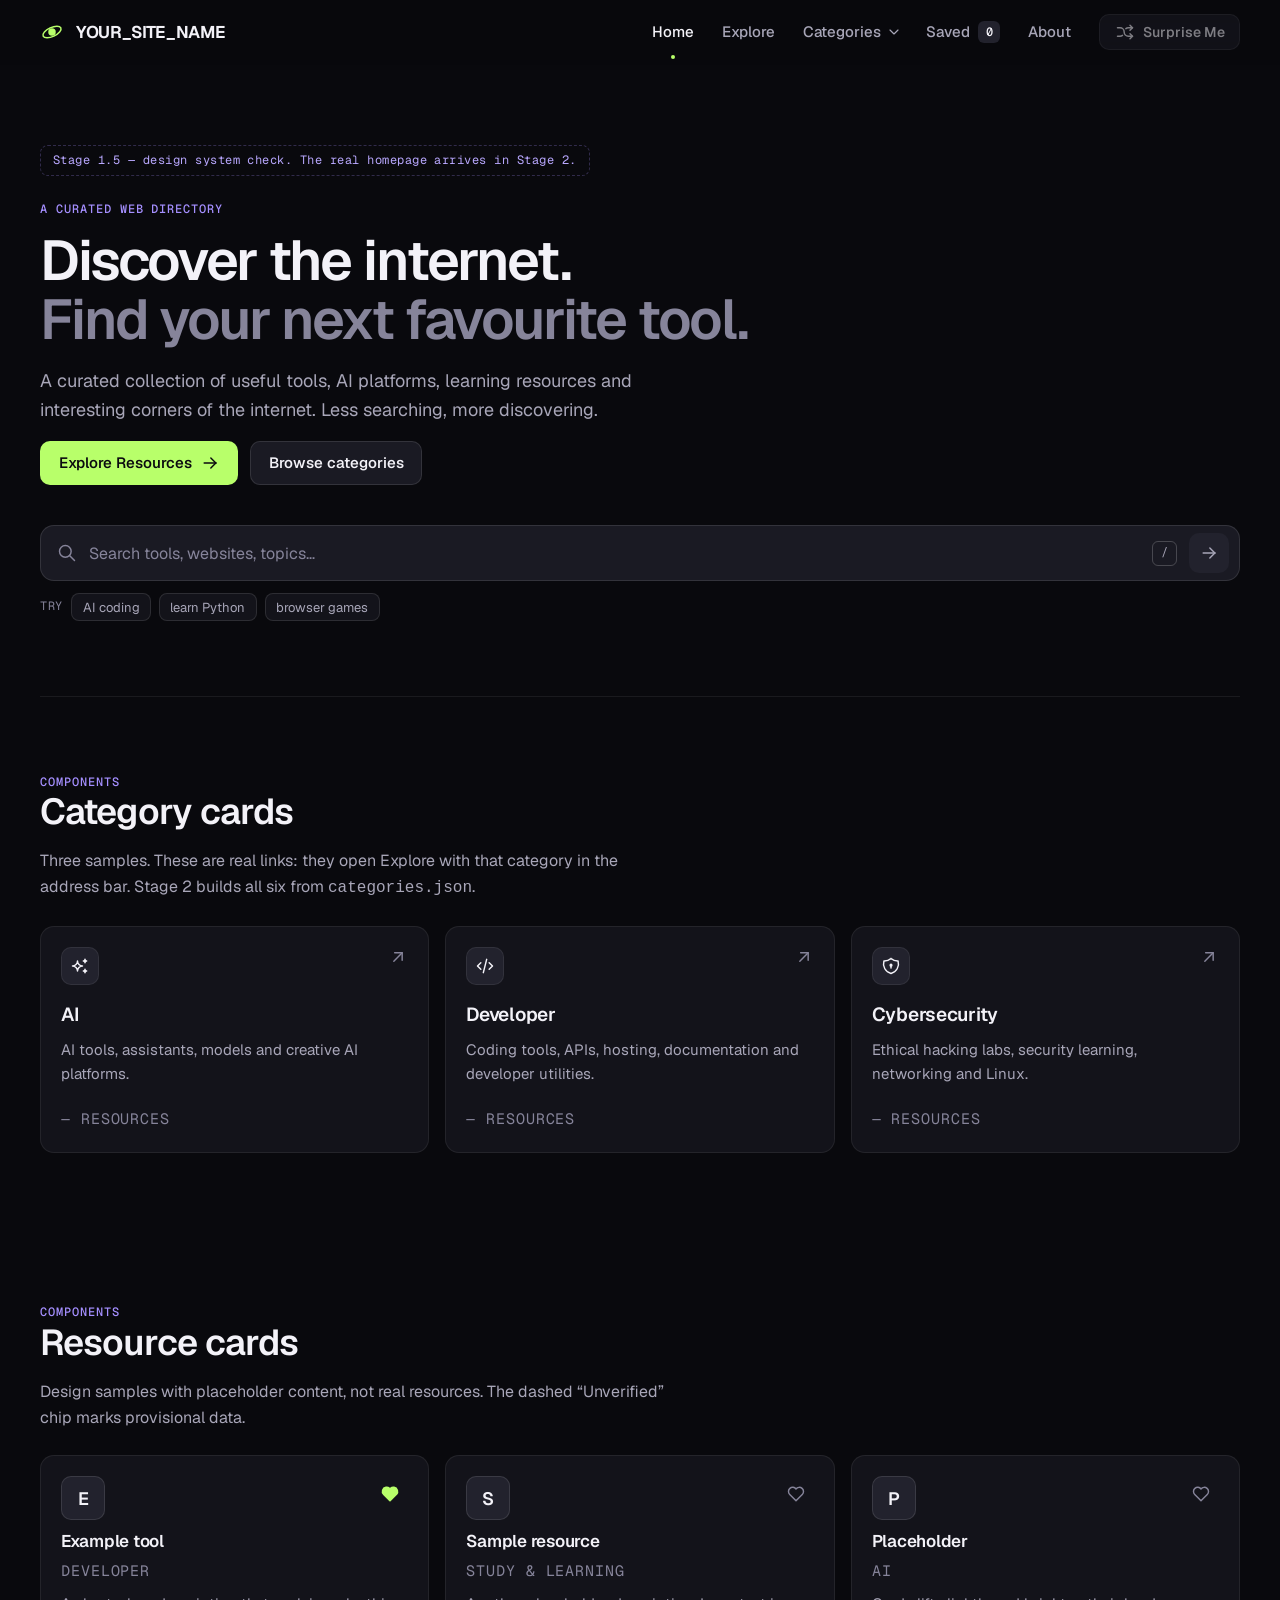
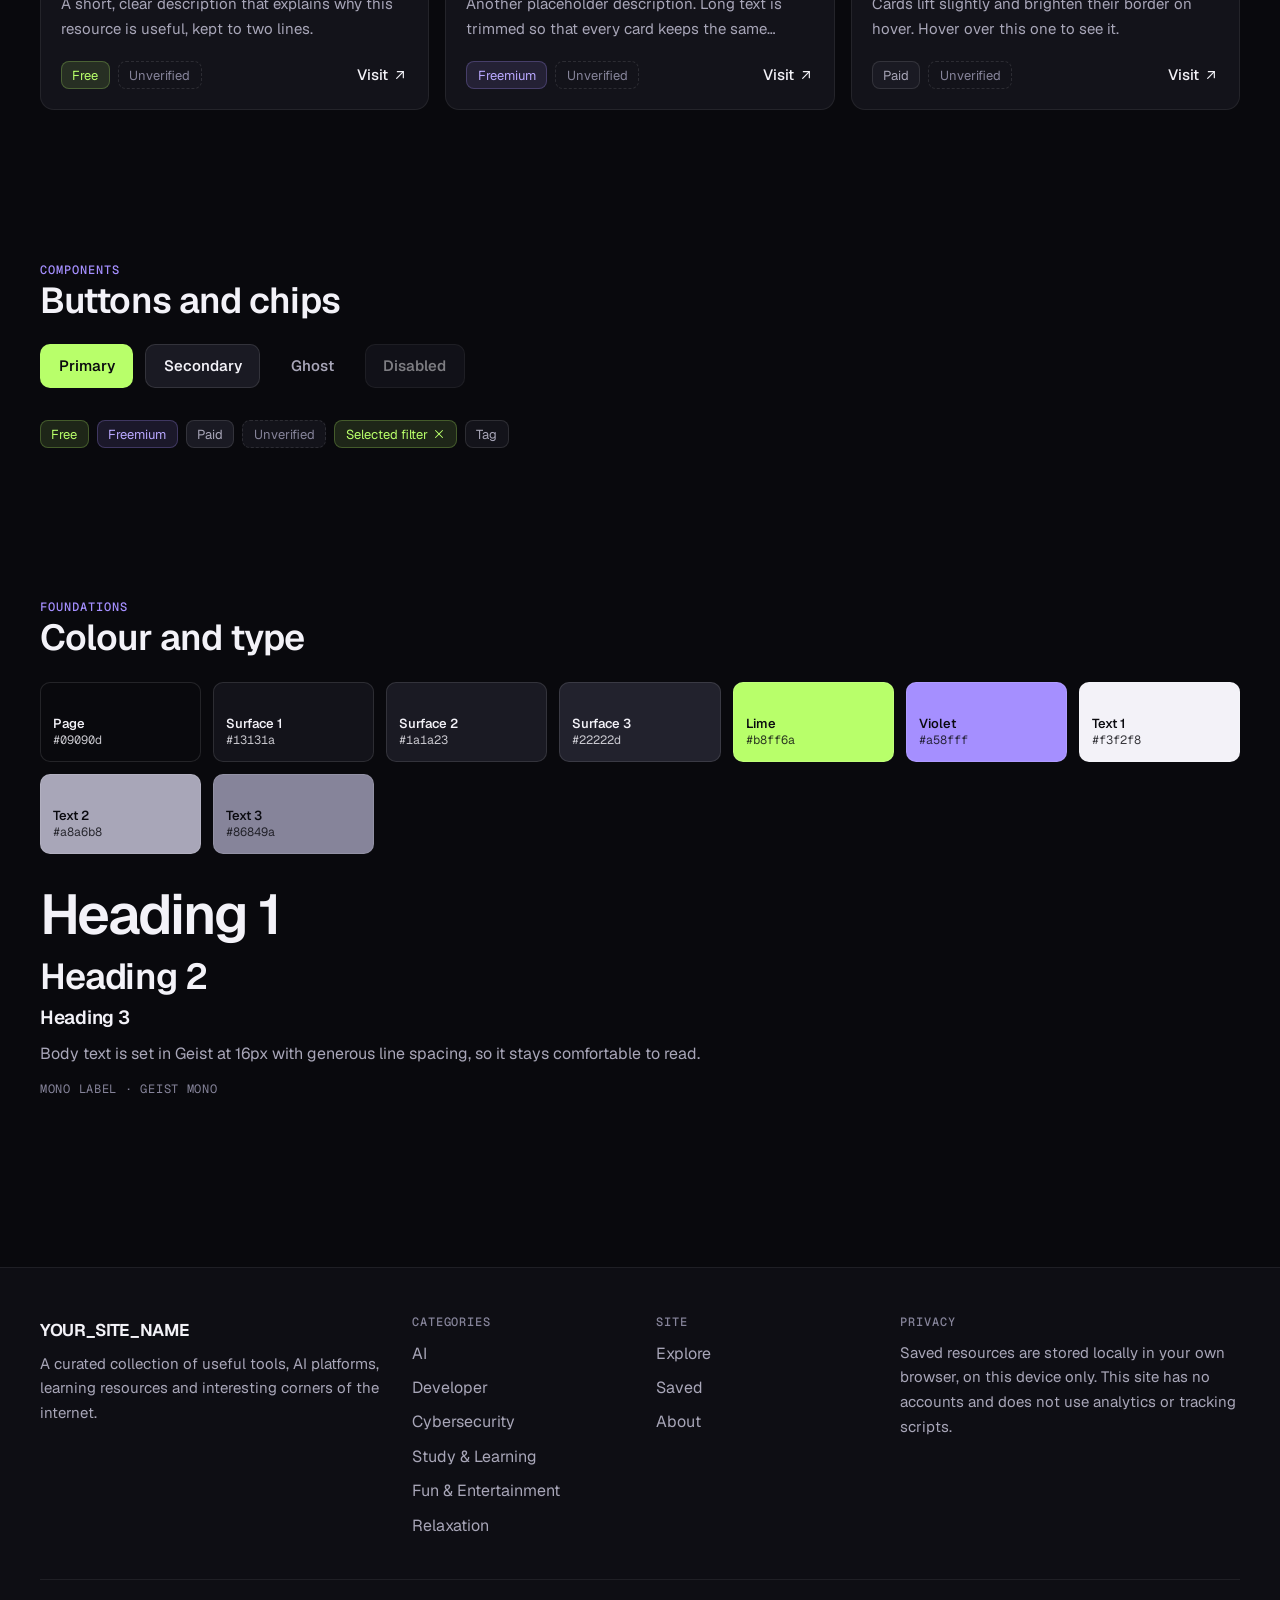
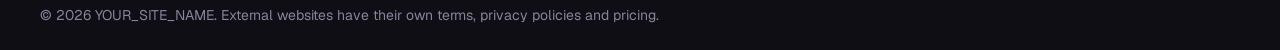
==== index.html @ b87d1a63 "Complete Stage 1.5 design system" ====
<!DOCTYPE html>
<html lang="en">
<head>
  <meta charset="utf-8">
  <meta name="viewport" content="width=device-width, initial-scale=1">
  <title>YOUR_SITE_NAME</title>
  <meta name="description" content="A curated collection of useful tools, AI platforms, learning resources and interesting corners of the internet.">
  <meta name="color-scheme" content="dark">
  <meta name="theme-color" content="#09090d">
  <link rel="icon" href="data:image/svg+xml,%3Csvg xmlns='http://www.w3.org/2000/svg' viewBox='0 0 32 32'%3E%3Ccircle cx='16' cy='16' r='14' fill='%23b8ff6a'/%3E%3C/svg%3E">

  <!-- Start downloading the fonts right away so text does not flicker -->
  <link rel="preload" href="assets/fonts/geist-latin-wght-normal.woff2" as="font" type="font/woff2" crossorigin>
  <link rel="preload" href="assets/fonts/geist-mono-latin-wght-normal.woff2" as="font" type="font/woff2" crossorigin>

  <link rel="stylesheet" href="assets/css/style.css">
  <link rel="stylesheet" href="assets/css/components.css">
  <!-- type="module" scripts load after the page is ready -->
  <script type="module" src="assets/js/app.js"></script>
</head>
<body data-page="index">
  <a class="skip-link" href="#main">Skip to main content</a>

  <!-- app.js fills these in on every page -->
  <header id="site-header" class="site-header"></header>

  <main id="main">
    <div class="container">
      <section class="page-intro">
        <p class="preview-note enter">Stage 1.5 — design system check. The real homepage arrives in Stage 2.</p>
        <p class="eyebrow enter" style="--i:1">A curated web directory</p>
        <h1 class="enter" style="--i:2">Discover the internet. <span class="muted-line">Find your next favourite tool.</span></h1>
        <p class="lead enter" style="--i:3">
          A curated collection of useful tools, AI platforms, learning resources
          and interesting corners of the internet. Less searching, more discovering.
        </p>
        <div class="button-row enter" style="--i:4">
          <a class="btn btn-primary" href="explore.html">Explore Resources <span class="icon-nudge" data-icon="arrow-right"></span></a>
          <a class="btn btn-secondary" href="#categories">Browse categories</a>
        </div>
      </section>

      <section class="section section-tight" aria-label="Search">
        <div class="enter" style="--i:5">
        <form class="search" role="search" action="explore.html" method="get" data-search>
          <label class="visually-hidden" for="search-input">Search resources</label>
          <div class="search-field">
            <span class="search-icon" data-icon="search"></span>
            <input class="search-input" id="search-input" type="search" name="q"
                   placeholder="Search tools, websites, topics…" autocomplete="off"
                   enterkeyhint="search" spellcheck="false">
            <button class="search-clear" type="button" aria-label="Clear search" data-icon="x" hidden></button>
            <kbd class="search-hint" aria-hidden="true">/</kbd>
            <button class="search-submit" type="submit" aria-label="Search" data-icon="arrow-right"></button>
          </div>
          <div class="search-suggestions">
            <span class="mono-label">Try</span>
            <button class="chip chip-button" type="button" data-search-suggestion="AI coding">AI coding</button>
            <button class="chip chip-button" type="button" data-search-suggestion="learn Python">learn Python</button>
            <button class="chip chip-button" type="button" data-search-suggestion="browser games">browser games</button>
          </div>
        </form>
        </div>
      </section>

      <hr class="divider">

      <section class="section" id="categories" aria-labelledby="categories-heading" data-reveal>
        <div class="section-head">
          <p class="eyebrow">Components</p>
          <h2 id="categories-heading">Category cards</h2>
          <p>Three samples. These are real links: they open Explore with that category in the address bar. Stage 2 builds all six from <code>categories.json</code>.</p>
        </div>
        <ul class="card-grid" data-reveal-stagger>
          <li>
            <a class="category-card" href="explore.html?category=AI">
              <span class="category-card-top">
                <span class="icon-tile" data-icon="sparkles"></span>
                <span class="arrow" data-icon="arrow-up-right"></span>
              </span>
              <h3>AI</h3>
              <p>AI tools, assistants, models and creative AI platforms.</p>
              <p class="mono-label">— resources</p>
            </a>
          </li>
          <li>
            <a class="category-card" href="explore.html?category=Developer">
              <span class="category-card-top">
                <span class="icon-tile" data-icon="code"></span>
                <span class="arrow" data-icon="arrow-up-right"></span>
              </span>
              <h3>Developer</h3>
              <p>Coding tools, APIs, hosting, documentation and developer utilities.</p>
              <p class="mono-label">— resources</p>
            </a>
          </li>
          <li>
            <a class="category-card" href="explore.html?category=Cybersecurity">
              <span class="category-card-top">
                <span class="icon-tile" data-icon="shield-lock"></span>
                <span class="arrow" data-icon="arrow-up-right"></span>
              </span>
              <h3>Cybersecurity</h3>
              <p>Ethical hacking labs, security learning, networking and Linux.</p>
              <p class="mono-label">— resources</p>
            </a>
          </li>
        </ul>
      </section>

      <section class="section" aria-labelledby="resources-heading" data-reveal>
        <div class="section-head">
          <p class="eyebrow">Components</p>
          <h2 id="resources-heading">Resource cards</h2>
          <p>Design samples with placeholder content, not real resources. The dashed “Unverified” chip marks provisional data.</p>
        </div>
        <ul class="card-grid" data-reveal-stagger>
          <li>
            <article class="resource-card">
              <div class="resource-card-top">
                <span class="monogram" aria-hidden="true">E</span>
                <span class="heart is-saved" data-icon="heart-filled"></span>
              </div>
              <div class="resource-card-body">
                <h3>Example tool</h3>
                <p class="mono-label">Developer</p>
                <p>A short, clear description that explains why this resource is useful, kept to two lines.</p>
              </div>
              <div class="resource-card-footer">
                <span class="chip chip-lime">Free</span>
                <span class="chip chip-dashed">Unverified</span>
                <span class="visit">Visit <span data-icon="arrow-up-right"></span></span>
              </div>
            </article>
          </li>
          <li>
            <article class="resource-card">
              <div class="resource-card-top">
                <span class="monogram" aria-hidden="true">S</span>
                <span class="heart" data-icon="heart"></span>
              </div>
              <div class="resource-card-body">
                <h3>Sample resource</h3>
                <p class="mono-label">Study &amp; Learning</p>
                <p>Another placeholder description. Long text is trimmed so that every card keeps the same height in a grid, however much is written here.</p>
              </div>
              <div class="resource-card-footer">
                <span class="chip chip-violet">Freemium</span>
                <span class="chip chip-dashed">Unverified</span>
                <span class="visit">Visit <span data-icon="arrow-up-right"></span></span>
              </div>
            </article>
          </li>
          <li>
            <article class="resource-card">
              <div class="resource-card-top">
                <span class="monogram" aria-hidden="true">P</span>
                <span class="heart" data-icon="heart"></span>
              </div>
              <div class="resource-card-body">
                <h3>Placeholder</h3>
                <p class="mono-label">AI</p>
                <p>Cards lift slightly and brighten their border on hover. Hover over this one to see it.</p>
              </div>
              <div class="resource-card-footer">
                <span class="chip chip-neutral">Paid</span>
                <span class="chip chip-dashed">Unverified</span>
                <span class="visit">Visit <span data-icon="arrow-up-right"></span></span>
              </div>
            </article>
          </li>
        </ul>
      </section>

      <section class="section" aria-labelledby="buttons-heading" data-reveal>
        <div class="section-head">
          <p class="eyebrow">Components</p>
          <h2 id="buttons-heading">Buttons and chips</h2>
        </div>
        <div class="button-row spaced-after">
          <button class="btn btn-primary" type="button">Primary</button>
          <button class="btn btn-secondary" type="button">Secondary</button>
          <button class="btn btn-ghost" type="button">Ghost</button>
          <button class="btn btn-secondary" type="button" disabled>Disabled</button>
        </div>
        <div class="chip-row">
          <span class="chip chip-lime">Free</span>
          <span class="chip chip-violet">Freemium</span>
          <span class="chip chip-neutral">Paid</span>
          <span class="chip chip-dashed">Unverified</span>
          <span class="chip chip-lime">Selected filter <span data-icon="x"></span></span>
          <span class="chip">Tag</span>
        </div>
      </section>

      <section class="section" aria-labelledby="colour-heading" data-reveal>
        <div class="section-head">
          <p class="eyebrow">Foundations</p>
          <h2 id="colour-heading">Colour and type</h2>
        </div>
        <ul class="swatch-grid spaced-after">
          <li class="swatch swatch-bg">Page <code>#09090d</code></li>
          <li class="swatch swatch-surface-1">Surface 1 <code>#13131a</code></li>
          <li class="swatch swatch-surface-2">Surface 2 <code>#1a1a23</code></li>
          <li class="swatch swatch-surface-3">Surface 3 <code>#22222d</code></li>
          <li class="swatch swatch-lime">Lime <code>#b8ff6a</code></li>
          <li class="swatch swatch-violet">Violet <code>#a58fff</code></li>
          <li class="swatch swatch-text-1">Text 1 <code>#f3f2f8</code></li>
          <li class="swatch swatch-text-2">Text 2 <code>#a8a6b8</code></li>
          <li class="swatch swatch-text-3">Text 3 <code>#86849a</code></li>
        </ul>
        <div class="type-sample">
          <h1>Heading 1</h1>
          <h2>Heading 2</h2>
          <h3>Heading 3</h3>
          <p>Body text is set in Geist at 16px with generous line spacing, so it stays comfortable to read.</p>
          <p class="mono-label">Mono label · Geist Mono</p>
        </div>
      </section>
    </div>
  </main>

  <footer id="site-footer"></footer>
</body>
</html>
---- assets/css/style.css ----
/* ==========================================================================
   style.css — the foundation: fonts, colours, spacing, motion, page basics.
   Change a value in :root and it updates everywhere on the site.
   ========================================================================== */

/* ----- Fonts (self-hosted, so visitors never contact a third party) ----- */
@font-face {
  font-family: "Geist";
  src: url("../fonts/geist-latin-wght-normal.woff2") format("woff2");
  font-weight: 100 900;               /* one variable file covers every weight */
  font-style: normal;
  font-display: swap;                 /* show text immediately, swap when loaded */
  unicode-range: U+0000-00FF, U+0131, U+0152-0153, U+02BB-02BC, U+02C6, U+02DA,
    U+02DC, U+0304, U+0308, U+0329, U+2000-206F, U+20AC, U+2122, U+2191, U+2193,
    U+2212, U+2215, U+FEFF, U+FFFD;
}

@font-face {
  font-family: "Geist Mono";
  src: url("../fonts/geist-mono-latin-wght-normal.woff2") format("woff2");
  font-weight: 100 900;
  font-style: normal;
  font-display: swap;
  unicode-range: U+0000-00FF, U+0131, U+0152-0153, U+02BB-02BC, U+02C6, U+02DA,
    U+02DC, U+0304, U+0308, U+0329, U+2000-206F, U+20AC, U+2122, U+2191, U+2193,
    U+2212, U+2215, U+FEFF, U+FFFD;
}

:root {
  color-scheme: dark;

  /* ----- Colour: surfaces (darkest to lightest) ----- */
  --bg: #09090d;
  --bg-section: #0e0e14;
  --surface-1: #13131a;               /* cards */
  --surface-2: #1a1a23;               /* inputs, hover, dropdowns */
  --surface-3: #22222d;               /* icon tiles, pressed states */

  /* ----- Colour: borders ----- */
  --border-subtle: rgba(255, 255, 255, 0.07);
  --border: rgba(255, 255, 255, 0.11);
  --border-strong: rgba(255, 255, 255, 0.20);

  /* ----- Colour: text ----- */
  --text-1: #f3f2f8;                  /* headings, key text */
  --text-2: #a8a6b8;                  /* body text */
  --text-3: #86849a;                  /* meta text. NOT for use on --surface-3 */

  /* ----- Colour: lime = actions and state only ----- */
  --lime: #b8ff6a;
  --lime-hover: #caff8c;
  --lime-tint: rgba(184, 255, 106, 0.12);
  --lime-border: rgba(184, 255, 106, 0.24);
  --on-lime: #0a0a0f;                 /* dark text on top of lime */

  /* ----- Colour: violet = quiet secondary accent ----- */
  --violet: #a58fff;
  --violet-text: #b9a8ff;
  --violet-tint: rgba(165, 143, 255, 0.12);
  --violet-border: rgba(165, 143, 255, 0.26);

  /* ----- Fonts ----- */
  --font-sans: "Geist", system-ui, -apple-system, "Segoe UI", Roboto,
    "Helvetica Neue", Arial, sans-serif;
  --font-mono: "Geist Mono", ui-monospace, SFMono-Regular, Menlo, Consolas,
    monospace;

  /* ----- Spacing (4px base; 1rem = 16px) ----- */
  --space-1: 0.25rem;
  --space-2: 0.5rem;
  --space-3: 0.75rem;
  --space-4: 1rem;
  --space-5: 1.5rem;
  --space-6: 2rem;
  --space-7: 3rem;
  --space-8: 5rem;

  /* ----- Shape ----- */
  --radius-sm: 8px;                   /* chips, small controls */
  --radius-md: 10px;                  /* buttons, inputs */
  --radius-lg: 14px;                  /* cards, panels */
  --radius-xl: 20px;                  /* modals */

  /* ----- Layout ----- */
  --max-width: 75rem;                 /* 1200px */
  --gutter: clamp(1rem, 0.6rem + 1.6vw, 1.5rem);
  --header-height: 4rem;

  /* ----- Motion: one set of timings so everything feels consistent ----- */
  --dur-fast: 120ms;                  /* hover, press */
  --dur-base: 200ms;                  /* menus, panels */
  --dur-slow: 420ms;                  /* entrances */
  --ease: cubic-bezier(0.22, 1, 0.36, 1);
}

/* ----- Reset: removes surprising browser defaults ----- */
*,
*::before,
*::after {
  box-sizing: border-box;
}

[hidden] {
  display: none !important;
}

html {
  -webkit-text-size-adjust: 100%;
  scroll-behavior: smooth;
  scroll-padding-top: calc(var(--header-height) + 1rem);
}

body {
  margin: 0;
  min-height: 100vh;
  display: flex;
  flex-direction: column;             /* keeps the footer at the bottom */
  background-color: var(--bg);
  background-image: radial-gradient(
    60rem 26rem at 85% -10%,
    rgba(165, 143, 255, 0.13),
    transparent 65%
  );
  background-repeat: no-repeat;
  color: var(--text-1);
  font-family: var(--font-sans);
  font-size: 1rem;
  line-height: 1.65;
  -webkit-font-smoothing: antialiased;
  -moz-osx-font-smoothing: grayscale;
}

main {
  flex: 1;
}

img,
svg {
  max-width: 100%;
}

::selection {
  background: rgba(165, 143, 255, 0.35);
  color: var(--text-1);
}

/* ----- Typography ----- */
h1,
h2,
h3 {
  margin: 0 0 var(--space-4);
  color: var(--text-1);
  font-weight: 600;
  line-height: 1.1;
}

h1 {
  font-size: clamp(2.25rem, 1.6rem + 3.6vw, 3.5rem);   /* 36px to 56px */
  letter-spacing: -0.035em;
  line-height: 1.05;
}

h2 {
  font-size: clamp(1.75rem, 1.3rem + 1.6vw, 2.25rem);  /* 28px to 36px */
  letter-spacing: -0.025em;
}

h3 {
  font-size: 1.1875rem;                                /* 19px */
  letter-spacing: -0.015em;
}

p {
  margin: 0 0 var(--space-4);
  color: var(--text-2);
}

a {
  color: var(--text-1);
  text-decoration-color: var(--border-strong);
  text-underline-offset: 0.2em;
  transition: color var(--dur-fast) ease, text-decoration-color var(--dur-fast) ease;
}

a:hover {
  text-decoration-color: var(--lime);
}

.lead {
  max-width: 40rem;
  font-size: 1.125rem;
}

.text-muted {
  color: var(--text-3);
}

/* Small uppercase monospace label — the site's "technical detail" */
.eyebrow {
  margin: 0 0 var(--space-3);
  color: var(--violet);
  font-family: var(--font-mono);
  font-size: 0.75rem;
  font-weight: 500;
  letter-spacing: 0.08em;
  text-transform: uppercase;
}

.muted-line {
  display: block;                     /* second sentence of a headline starts on its own line */
  color: var(--text-3);
}

/* ----- Layout helpers ----- */
.container {
  width: min(100% - 2 * var(--gutter), var(--max-width));
  margin-inline: auto;
}

.section {
  padding-block: clamp(2.5rem, 1.5rem + 4vw, 5rem);
}

/* ----- Accessibility helpers ----- */

/* Visible keyboard focus on everything clickable */
:focus-visible {
  outline: 2px solid var(--lime);
  outline-offset: 3px;
}

/* "Skip to content" link: hidden until a keyboard user tabs to it */
.skip-link {
  position: absolute;
  left: var(--space-4);
  top: -4rem;
  z-index: 100;
  padding: var(--space-3) var(--space-4);
  background: var(--lime);
  color: var(--on-lime);
  font-weight: 600;
  border-radius: var(--radius-sm);
  text-decoration: none;
}

.skip-link:focus {
  top: var(--space-3);
}

.visually-hidden {
  position: absolute;
  width: 1px;
  height: 1px;
  overflow: hidden;
  clip: rect(0 0 0 0);
  white-space: nowrap;
}

/* ----- Motion: entrance animations ----- */

/* One keyframe: fade in while rising 12px. */
@keyframes rise {
  from {
    opacity: 0;
    transform: translateY(12px);
  }
}

/* .enter       = plays once on page load (use for content at the top of a page)
   .reveal-in   = plays once when scrolled into view (added by app.js)
   --i sets the order for staggered items (0, 1, 2 ...).
   "backwards" means the animation does not keep holding the element afterwards,
   so hover effects still work on it. */
.enter,
.reveal-in {
  animation: rise var(--dur-slow) var(--ease) backwards;
  animation-delay: calc(var(--i, 0) * 60ms);
}

/* Below-the-fold items wait invisibly until app.js reveals them */
.reveal-hidden {
  opacity: 0;
}

/* ----- Motion: smooth page-to-page navigation -----
   Chrome, Edge and recent Safari cross-fade between pages with this. Browsers
   that do not support it simply navigate as normal. Off for reduced motion. */
@media (prefers-reduced-motion: no-preference) {
  @view-transition {
    navigation: auto;
  }

  ::view-transition-old(root) {
    animation-duration: 140ms;
  }

  ::view-transition-new(root) {
    animation-duration: 240ms;
  }
}

/* ----- Respect visitors who ask their device for less motion ----- */
@media (prefers-reduced-motion: reduce) {
  *,
  *::before,
  *::after {
    animation: none !important;
    transition-duration: 0.01ms !important;
    scroll-behavior: auto !important;
  }

  .reveal-hidden {
    opacity: 1;
  }
}
---- assets/css/components.css ----
/* ==========================================================================
   components.css — reusable pieces: icons, buttons, chips, search, header,
   navigation, cards and footer. Mobile rules sit next to the piece they change.
   ========================================================================== */


/* ---------- Icons ---------- */

.icon {
  display: block;
  flex: none;
  width: 1.25rem;
  height: 1.25rem;
  stroke-width: 1.75;                 /* slightly lighter than Tabler's default 2 */
}

[data-icon] {
  display: inline-flex;
}


/* ---------- Buttons ---------- */

.btn {
  display: inline-flex;
  align-items: center;
  justify-content: center;
  gap: var(--space-2);
  min-height: 2.75rem;                /* 44px: comfortable to tap */
  padding: 0.55rem 1.1rem;
  border: 1px solid transparent;
  border-radius: var(--radius-md);
  font: inherit;
  font-size: 0.9375rem;
  font-weight: 550;
  line-height: 1.2;
  text-decoration: none;
  cursor: pointer;
  transition: transform var(--dur-fast) ease, background-color var(--dur-fast) ease,
    border-color var(--dur-fast) ease, color var(--dur-fast) ease;
}

.btn .icon {
  transition: transform var(--dur-base) var(--ease);
}

.btn:hover:not(:disabled) {
  transform: translateY(-1px);
}

.btn:hover:not(:disabled) .icon-nudge {
  transform: translateX(3px);         /* arrows move slightly on hover */
}

.btn:active:not(:disabled) {
  transform: scale(0.98);
}

.btn-primary {
  background: var(--lime);
  color: var(--on-lime);
}

.btn-primary:hover:not(:disabled) {
  background: var(--lime-hover);
}

.btn-secondary {
  background: var(--surface-2);
  border-color: var(--border);
  color: var(--text-1);
}

.btn-secondary:hover:not(:disabled) {
  background: var(--surface-3);
  border-color: var(--border-strong);
}

.btn-ghost {
  background: transparent;
  color: var(--text-2);
}

.btn-ghost:hover:not(:disabled) {
  background: var(--surface-2);
  color: var(--text-1);
}

.btn-sm {
  min-height: 2.25rem;
  padding: 0.35rem 0.9rem;
  font-size: 0.875rem;
}

.btn:disabled {
  opacity: 0.5;
  cursor: not-allowed;
}


/* ---------- Chips, badges and tags ---------- */

.chip {
  display: inline-flex;
  align-items: center;
  gap: var(--space-1);
  min-height: 1.75rem;
  padding: 0 0.65rem;
  border: 1px solid var(--border);
  border-radius: var(--radius-sm);
  background: var(--surface-1);
  color: var(--text-2);
  font: inherit;
  font-size: 0.8125rem;
  line-height: 1;
  white-space: nowrap;
}

.chip .icon {
  width: 0.875rem;
  height: 0.875rem;
}

/* A chip you can press (e.g. the search suggestions) */
.chip-button {
  cursor: pointer;
  transition: background-color var(--dur-fast) ease, border-color var(--dur-fast) ease,
    color var(--dur-fast) ease, transform var(--dur-fast) ease;
}

.chip-button:hover {
  background: var(--surface-2);
  border-color: var(--border-strong);
  color: var(--text-1);
}

.chip-button:active {
  transform: scale(0.97);
}

/* Pricing badges: the only place colour carries meaning */
.chip-lime {
  background: var(--lime-tint);
  border-color: var(--lime-border);
  color: var(--lime);
}

.chip-violet {
  background: var(--violet-tint);
  border-color: var(--violet-border);
  color: var(--violet-text);
}

.chip-neutral {
  background: var(--surface-2);
  color: var(--text-2);
}

.chip-dashed {
  border-style: dashed;
  color: var(--text-3);
}

/* Small uppercase monospace text: counts, categories */
.mono-label {
  margin: 0;
  color: var(--text-3);
  font-family: var(--font-mono);
  font-size: 0.75rem;
  letter-spacing: 0.06em;
  text-transform: uppercase;
}


/* ---------- Search box ---------- */

.search-field {
  display: flex;
  align-items: center;
  gap: var(--space-3);
  min-height: 3.5rem;
  padding: 0 0.6rem 0 1rem;
  background: var(--surface-2);
  border: 1px solid var(--border);
  border-radius: 14px;
  transition: border-color var(--dur-base) ease, box-shadow var(--dur-base) ease;
}

/* The whole field lights up when the input inside it has focus */
.search-field:focus-within {
  border-color: var(--lime);
  box-shadow: 0 0 0 3px rgba(184, 255, 106, 0.16);
}

.search-icon {
  color: var(--text-3);
  transition: color var(--dur-base) ease;
}

.search-field:focus-within .search-icon {
  color: var(--lime);
}

.search-input {
  flex: 1;
  min-width: 0;
  height: 3.25rem;
  padding: 0;
  border: 0;
  outline: 0;                         /* the field's lime border replaces it */
  background: transparent;
  color: var(--text-1);
  font: inherit;
  font-size: 1rem;                    /* 16px stops iPhones zooming in */
}

.search-input::placeholder {
  color: var(--text-3);
  opacity: 1;
}

/* Hide the browser's own clear button; we have a nicer one */
.search-input::-webkit-search-cancel-button,
.search-input::-webkit-search-decoration {
  -webkit-appearance: none;
  appearance: none;
}

.search-hint {
  padding: 0.1rem 0.5rem;
  border: 1px solid var(--border-strong);
  border-radius: 6px;
  color: var(--text-2);
  font-family: var(--font-mono);
  font-size: 0.75rem;
}

/* No keyboard on touch screens, so no hint there */
@media (hover: none) {
  .search-hint {
    display: none;
  }
}

.search-field.has-value .search-hint {
  display: none;
}

.search-clear,
.search-submit {
  display: inline-flex;
  align-items: center;
  justify-content: center;
  width: 2.5rem;
  height: 2.5rem;
  padding: 0;
  border: 0;
  border-radius: var(--radius-md);
  background: transparent;
  color: var(--text-2);
  cursor: pointer;
  transition: background-color var(--dur-fast) ease, color var(--dur-fast) ease,
    transform var(--dur-fast) ease;
}

.search-clear:hover {
  background: var(--surface-3);
  color: var(--text-1);
}

.search-submit {
  background: var(--surface-3);
}

/* The arrow turns lime once there is something to search for */
.search-field.has-value .search-submit {
  background: var(--lime);
  color: var(--on-lime);
}

.search-submit:active,
.search-clear:active {
  transform: scale(0.94);
}

.search-suggestions {
  display: flex;
  flex-wrap: wrap;
  align-items: center;
  gap: var(--space-2);
  margin-top: var(--space-3);
}


/* ---------- Header and navigation ---------- */

.site-header {
  position: sticky;                   /* stays at the top while scrolling */
  top: 0;
  z-index: 50;
  min-height: var(--header-height);   /* reserves space so the page doesn't jump */
  background: rgba(9, 9, 13, 0.72);
  -webkit-backdrop-filter: blur(14px) saturate(140%);
  backdrop-filter: blur(14px) saturate(140%);
  border-bottom: 1px solid transparent;
  transition: border-color var(--dur-base) ease, background-color var(--dur-base) ease;
}

/* app.js adds this class once the visitor scrolls */
.site-header.is-scrolled {
  background: rgba(9, 9, 13, 0.88);
  border-bottom-color: var(--border);
}

.header-inner {
  display: flex;
  align-items: center;
  justify-content: space-between;
  gap: var(--space-4);
  min-height: var(--header-height);
}

/* Brand (logo mark + name) */
.brand {
  display: inline-flex;
  align-items: center;
  gap: var(--space-3);
  color: var(--text-1);
  font-size: 1.0625rem;
  font-weight: 650;
  letter-spacing: -0.02em;
  text-decoration: none;
}

.brand-mark {
  width: 1.5rem;
  height: 1.5rem;
  color: var(--lime);
}

/* --- Navigation: desktop layout first --- */
.site-nav {
  display: flex;
  align-items: center;
  gap: var(--space-4);
  margin-left: auto;
}

.nav-list {
  display: flex;
  align-items: center;
  gap: var(--space-1);
  margin: 0;
  padding: 0;
  list-style: none;
}

.nav-item {
  position: relative;                 /* the dropdown is positioned against this */
}

.nav-link {
  position: relative;
  display: inline-flex;
  align-items: center;
  gap: var(--space-2);
  padding: 0.5rem 0.75rem;
  color: var(--text-2);
  font-size: 0.9375rem;
  font-weight: 500;
  text-decoration: none;
  transition: color var(--dur-fast) ease;
}

.nav-link:hover {
  color: var(--text-1);
}

/* Current page: brighter text plus a small lime dot underneath */
.nav-link[aria-current="page"] {
  color: var(--text-1);
}

.nav-link[aria-current="page"]::after {
  content: "";
  position: absolute;
  left: 50%;
  bottom: -0.4rem;
  width: 4px;
  height: 4px;
  margin-left: -2px;
  border-radius: 50%;
  background: var(--lime);
}

/* Little number bubble next to "Saved" */
.count-badge {
  min-width: 1.4rem;
  padding: 0 0.4rem;
  border-radius: 6px;
  background: var(--surface-3);
  color: var(--text-1);
  font-family: var(--font-mono);
  font-size: 0.75rem;
  line-height: 1.4rem;
  text-align: center;
}

/* --- Categories: a link plus a small arrow button that opens the dropdown --- */
.nav-split {
  display: inline-flex;
  align-items: center;
}

.nav-split .nav-link {
  padding-right: 0.15rem;
}

.nav-chevron {
  display: inline-flex;
  align-items: center;
  justify-content: center;
  align-self: stretch;
  padding: 0 0.5rem 0 0.15rem;
  border: 0;
  background: transparent;
  color: var(--text-2);
  cursor: pointer;
  transition: color var(--dur-fast) ease;
}

.nav-split:hover .nav-chevron,
.nav-split:hover .nav-link,
.nav-item.is-open .nav-chevron {
  color: var(--text-1);
}

.nav-chevron .icon {
  width: 1rem;
  height: 1rem;
  transition: transform var(--dur-base) var(--ease);
}

.nav-item.is-open .nav-chevron .icon {
  transform: rotate(180deg);
}

/* The dropdown panel (desktop). It is always in the page but invisible; opening
   it fades and slides it in. "visibility" also hides it from keyboards. */
.dropdown-panel {
  position: absolute;
  top: calc(100% + 0.75rem);
  left: 50%;
  width: 23.75rem;                    /* 380px */
  margin-left: -11.875rem;            /* half the width, so it is centred */
  padding: var(--space-2);
  background: var(--surface-1);
  border: 1px solid var(--border);
  border-radius: var(--radius-lg);
  box-shadow: 0 24px 48px -16px rgba(0, 0, 0, 0.7);
  opacity: 0;
  visibility: hidden;
  transform: translateY(-6px) scale(0.98);
  transform-origin: top center;
  transition: opacity var(--dur-fast) ease,
    transform var(--dur-base) var(--ease),
    visibility 0s linear var(--dur-base);
}

.nav-item.is-open .dropdown-panel {
  opacity: 1;
  visibility: visible;
  transform: none;
  transition-delay: 0s;
}

.dropdown-list {
  margin: 0;
  padding: 0;
  list-style: none;
}

.dropdown-link {
  display: flex;
  align-items: center;
  gap: var(--space-3);
  padding: 0.6rem 0.65rem;
  border-radius: var(--radius-md);
  color: var(--text-1);
  text-decoration: none;
  transition: background-color var(--dur-fast) ease;
}

.dropdown-link:hover,
.dropdown-link:focus-visible {
  background: var(--surface-2);
}

.dropdown-link:focus-visible {
  outline-offset: -2px;
}

.dropdown-link strong {
  display: block;
  font-size: 0.9375rem;
  font-weight: 600;
  line-height: 1.3;
}

.dropdown-link small {
  display: block;
  color: var(--text-2);
  font-size: 0.875rem;
  line-height: 1.4;
}

/* Rounded square that holds an icon */
.icon-tile {
  display: flex;
  flex: none;
  align-items: center;
  justify-content: center;
  width: 2.375rem;
  height: 2.375rem;
  border: 1px solid var(--border-subtle);
  border-radius: var(--radius-md);
  background: var(--surface-3);
  color: var(--text-1);
  transition: color var(--dur-base) ease;
}

.dropdown-link:hover .icon-tile {
  color: var(--lime);
}

/* Hamburger button: hidden on desktop */
.menu-toggle {
  display: none;
  align-items: center;
  justify-content: center;
  width: 2.75rem;
  height: 2.75rem;
  padding: 0;
  border: 1px solid var(--border);
  border-radius: var(--radius-md);
  background: transparent;
  color: var(--text-1);
  cursor: pointer;
  transition: background-color var(--dur-fast) ease, border-color var(--dur-fast) ease;
}

.menu-toggle:hover {
  background: var(--surface-2);
  border-color: var(--border-strong);
}

.menu-toggle-bars,
.menu-toggle-bars::before,
.menu-toggle-bars::after {
  display: block;
  width: 1.125rem;
  height: 2px;
  background: currentColor;
  border-radius: 2px;
  transition: transform var(--dur-base) var(--ease), background-color var(--dur-base) ease;
}

.menu-toggle-bars {
  position: relative;
}

.menu-toggle-bars::before,
.menu-toggle-bars::after {
  content: "";
  position: absolute;
  left: 0;
}

.menu-toggle-bars::before { top: -6px; }
.menu-toggle-bars::after  { top: 6px; }

/* The three bars turn into an X while the menu is open */
.menu-toggle[aria-expanded="true"] .menu-toggle-bars {
  background: transparent;
}
.menu-toggle[aria-expanded="true"] .menu-toggle-bars::before {
  transform: translateY(6px) rotate(45deg);
}
.menu-toggle[aria-expanded="true"] .menu-toggle-bars::after {
  transform: translateY(-6px) rotate(-45deg);
}

/* --- Mobile and small tablet: the nav becomes a sheet under the header --- */
@media (max-width: 860px) {
  :root {
    --header-height: 3.75rem;
  }

  .menu-toggle {
    display: inline-flex;
  }

  .site-nav {
    position: absolute;
    top: 100%;
    left: 0;
    right: 0;
    flex-direction: column;
    align-items: stretch;
    gap: var(--space-4);
    max-height: calc(100vh - var(--header-height));
    max-height: calc(100dvh - var(--header-height));
    overflow-y: auto;
    padding: var(--space-3) var(--gutter) var(--space-5);
    background: var(--surface-1);
    border-bottom: 1px solid var(--border);
    opacity: 0;
    visibility: hidden;
    transform: translateY(-8px);
    transition: opacity var(--dur-fast) ease,
      transform var(--dur-base) var(--ease),
      visibility 0s linear var(--dur-base);
  }

  .site-nav.is-open {
    opacity: 1;
    visibility: visible;
    transform: none;
    transition-delay: 0s;
  }

  .nav-list {
    flex-direction: column;
    align-items: stretch;
    gap: 0;
  }

  .nav-item + .nav-item {
    border-top: 1px solid var(--border-subtle);
  }

  .nav-link {
    display: flex;
    flex: 1;
    justify-content: space-between;
    min-height: 3.25rem;              /* big, easy tap targets */
    padding: 0.5rem 0.25rem 0.5rem 1rem;
    font-size: 1.0625rem;
  }

  /* Current page marker moves to the left edge on mobile */
  .nav-link[aria-current="page"]::after {
    left: 0;
    top: 50%;
    bottom: auto;
    margin: -2px 0 0;
  }

  .nav-split {
    display: flex;
  }

  .nav-chevron {
    width: 3.25rem;
    padding: 0;
  }

  /* On mobile the Categories list opens inline, pushing the rows below it down.
     "grid-template-rows: 0fr to 1fr" is the CSS trick that animates the height. */
  .dropdown-panel {
    position: static;
    display: grid;
    grid-template-rows: 0fr;
    width: auto;
    margin: 0;
    padding: 0;
    background: none;
    border: 0;
    border-radius: 0;
    box-shadow: none;
    opacity: 1;
    transform: none;
    transition: grid-template-rows var(--dur-base) var(--ease),
      visibility 0s linear var(--dur-base);
  }

  .nav-item.is-open .dropdown-panel {
    grid-template-rows: 1fr;
  }

  .dropdown-list {
    min-height: 0;
    overflow: hidden;
  }

  .dropdown-link {
    padding-left: 1rem;
    min-height: 3.5rem;
  }

  .site-nav > .btn {
    width: 100%;
    min-height: 2.75rem;              /* the small button is full size on touch screens */
  }
}


/* ---------- Cards ---------- */

/* Category card: the whole card is one link */
.category-card {
  display: flex;
  flex-direction: column;
  gap: var(--space-3);
  padding: 1.25rem;
  background: var(--surface-1);
  border: 1px solid var(--border-subtle);
  border-radius: var(--radius-lg);
  color: var(--text-1);
  text-decoration: none;
  transition: transform var(--dur-base) var(--ease), background-color var(--dur-base) ease,
    border-color var(--dur-base) ease;
}

.category-card:hover {
  transform: translateY(-2px);
  background: var(--surface-2);
  border-color: var(--border-strong);
}

.category-card:hover .icon-tile {
  color: var(--lime);
}

.category-card-top {
  display: flex;
  align-items: flex-start;
  justify-content: space-between;
}

.category-card .arrow {
  color: var(--text-3);
  transition: transform var(--dur-base) var(--ease), color var(--dur-base) ease;
}

.category-card:hover .arrow {
  color: var(--text-1);
  transform: translate(2px, -2px);
}

.category-card h3 {
  margin: var(--space-2) 0 0;
}

.category-card p {
  margin: 0;
  font-size: 0.9375rem;
}

.category-card .mono-label {
  margin-top: auto;
  padding-top: var(--space-2);
}

/* Resource card */
.resource-card {
  display: flex;
  flex-direction: column;
  gap: var(--space-3);
  padding: 1.25rem;
  background: var(--surface-1);
  border: 1px solid var(--border-subtle);
  border-radius: var(--radius-lg);
  transition: transform var(--dur-base) var(--ease), background-color var(--dur-base) ease,
    border-color var(--dur-base) ease;
}

.resource-card:hover {
  transform: translateY(-2px);
  background: var(--surface-2);
  border-color: var(--border-strong);
}

.resource-card-top {
  display: flex;
  align-items: flex-start;
  justify-content: space-between;
}

/* Letter tile used instead of a logo */
.monogram {
  display: flex;
  align-items: center;
  justify-content: center;
  width: 2.75rem;
  height: 2.75rem;
  border: 1px solid var(--border);
  border-radius: var(--radius-md);
  background: var(--surface-3);
  color: var(--text-1);
  font-size: 1.125rem;
  font-weight: 600;
}

.heart {
  display: inline-flex;
  align-items: center;
  justify-content: center;
  width: 2.25rem;
  height: 2.25rem;
  color: var(--text-3);
}

.heart.is-saved {
  color: var(--lime);
}

.resource-card h3 {
  margin: 0;
  font-size: 1.0625rem;
}

.resource-card-body {
  display: flex;
  flex-direction: column;
  gap: var(--space-2);
}

.resource-card p {
  margin: 0;
  font-size: 0.9375rem;
  display: -webkit-box;
  -webkit-line-clamp: 2;              /* keeps every card the same height */
  -webkit-box-orient: vertical;
  overflow: hidden;
}

.resource-card-footer {
  display: flex;
  align-items: center;
  gap: var(--space-2);
  margin-top: auto;
  padding-top: var(--space-2);
}

.resource-card-footer .visit {
  display: inline-flex;
  align-items: center;
  gap: var(--space-1);
  margin-left: auto;
  color: var(--text-1);
  font-size: 0.9375rem;
  font-weight: 500;
}

.resource-card-footer .visit .icon {
  width: 1rem;
  height: 1rem;
}


/* ---------- Footer ---------- */

.site-footer {
  margin-top: var(--space-8);
  padding-top: var(--space-7);
  background: var(--bg-section);
  border-top: 1px solid var(--border-subtle);
}

.footer-grid {
  display: grid;
  grid-template-columns: 1.6fr 1fr 1fr 1.6fr;
  gap: var(--space-6);
}

.footer-brand {
  margin-bottom: var(--space-2);
  color: var(--text-1);
  font-size: 1.0625rem;
  font-weight: 650;
  letter-spacing: -0.02em;
}

.footer-heading {
  margin: 0 0 var(--space-3);
  color: var(--text-3);
  font-family: var(--font-mono);
  font-size: 0.75rem;
  font-weight: 500;
  letter-spacing: 0.08em;
  text-transform: uppercase;
}

.footer-list {
  margin: 0;
  padding: 0;
  list-style: none;
}

.footer-list li {
  margin-bottom: var(--space-2);
}

.footer-list a {
  color: var(--text-2);
  text-decoration: none;
}

.footer-list a:hover {
  color: var(--text-1);
  text-decoration: underline;
  text-decoration-color: var(--lime);
}

.footer-text {
  color: var(--text-2);
  font-size: 0.9375rem;
}

.footer-bottom {
  margin-top: var(--space-6);
  padding-block: var(--space-5);
  border-top: 1px solid var(--border-subtle);
}

.footer-bottom p {
  margin: 0;
  color: var(--text-3);
  font-size: 0.875rem;
}

@media (max-width: 860px) {
  .footer-grid {
    grid-template-columns: 1fr 1fr;
  }
}

@media (max-width: 560px) {
  .footer-grid {
    grid-template-columns: 1fr;
  }
}


/* ==========================================================================
   TEMPORARY — Stage 1.5 "design system check" page content.
   Delete everything below this line in Stage 2.
   ========================================================================== */

.page-intro {
  padding-block: clamp(2.5rem, 1.5rem + 5vw, 5rem) var(--space-5);
  max-width: 48rem;
}

.preview-note {
  display: inline-block;
  margin-bottom: var(--space-5);
  padding: 0.3rem 0.75rem;
  border: 1px dashed var(--violet-border);
  border-radius: var(--radius-sm);
  color: var(--violet-text);
  font-family: var(--font-mono);
  font-size: 0.75rem;
  letter-spacing: 0.04em;
}

.button-row {
  display: flex;
  flex-wrap: wrap;
  gap: var(--space-3);
}

.section-head {
  margin-bottom: var(--space-5);
}

.section-head p {
  margin: 0;
  max-width: 40rem;
}

/* Card grid: 1 column on phones, 2 on tablets, 3 on desktop */
.card-grid {
  display: grid;
  grid-template-columns: 1fr;
  gap: var(--space-4);
  margin: 0;
  padding: 0;
  list-style: none;
}

@media (min-width: 640px) {
  .card-grid {
    grid-template-columns: repeat(2, 1fr);
  }
}

@media (min-width: 960px) {
  .card-grid {
    grid-template-columns: repeat(3, 1fr);
  }
}

/* Make every card stretch to the height of the tallest card in its row */
.card-grid > li {
  display: flex;
}

.card-grid > li > * {
  flex: 1;
}

.chip-row {
  display: flex;
  flex-wrap: wrap;
  align-items: center;
  gap: var(--space-2);
}

.swatch-grid {
  display: grid;
  grid-template-columns: repeat(auto-fill, minmax(9.5rem, 1fr));
  gap: var(--space-3);
  margin: 0;
  padding: 0;
  list-style: none;
}

.swatch {
  display: flex;
  flex-direction: column;
  justify-content: flex-end;
  min-height: 5rem;
  padding: var(--space-3);
  border: 1px solid var(--border);
  border-radius: var(--radius-md);
  font-size: 0.8125rem;
  font-weight: 550;
  line-height: 1.3;
}

.swatch code {
  font-family: var(--font-mono);
  font-size: 0.75rem;
  font-weight: 400;
  opacity: 0.8;
}

.swatch-bg        { background: var(--bg);        color: var(--text-1); }
.swatch-surface-1 { background: var(--surface-1); color: var(--text-1); }
.swatch-surface-2 { background: var(--surface-2); color: var(--text-1); }
.swatch-surface-3 { background: var(--surface-3); color: var(--text-1); }
.swatch-lime      { background: var(--lime);      color: var(--on-lime); }
.swatch-violet    { background: var(--violet);    color: var(--on-lime); }
.swatch-text-1    { background: var(--text-1);    color: var(--on-lime); }
.swatch-text-2    { background: var(--text-2);    color: var(--on-lime); }
.swatch-text-3    { background: var(--text-3);    color: var(--on-lime); }

.type-sample > * {
  margin-bottom: var(--space-3);
}

.section-tight {
  padding-top: var(--space-4);
}

.spaced-after {
  margin-bottom: var(--space-6);
}

.divider {
  height: 1px;
  margin: 0;
  border: 0;
  background: var(--border-subtle);
}
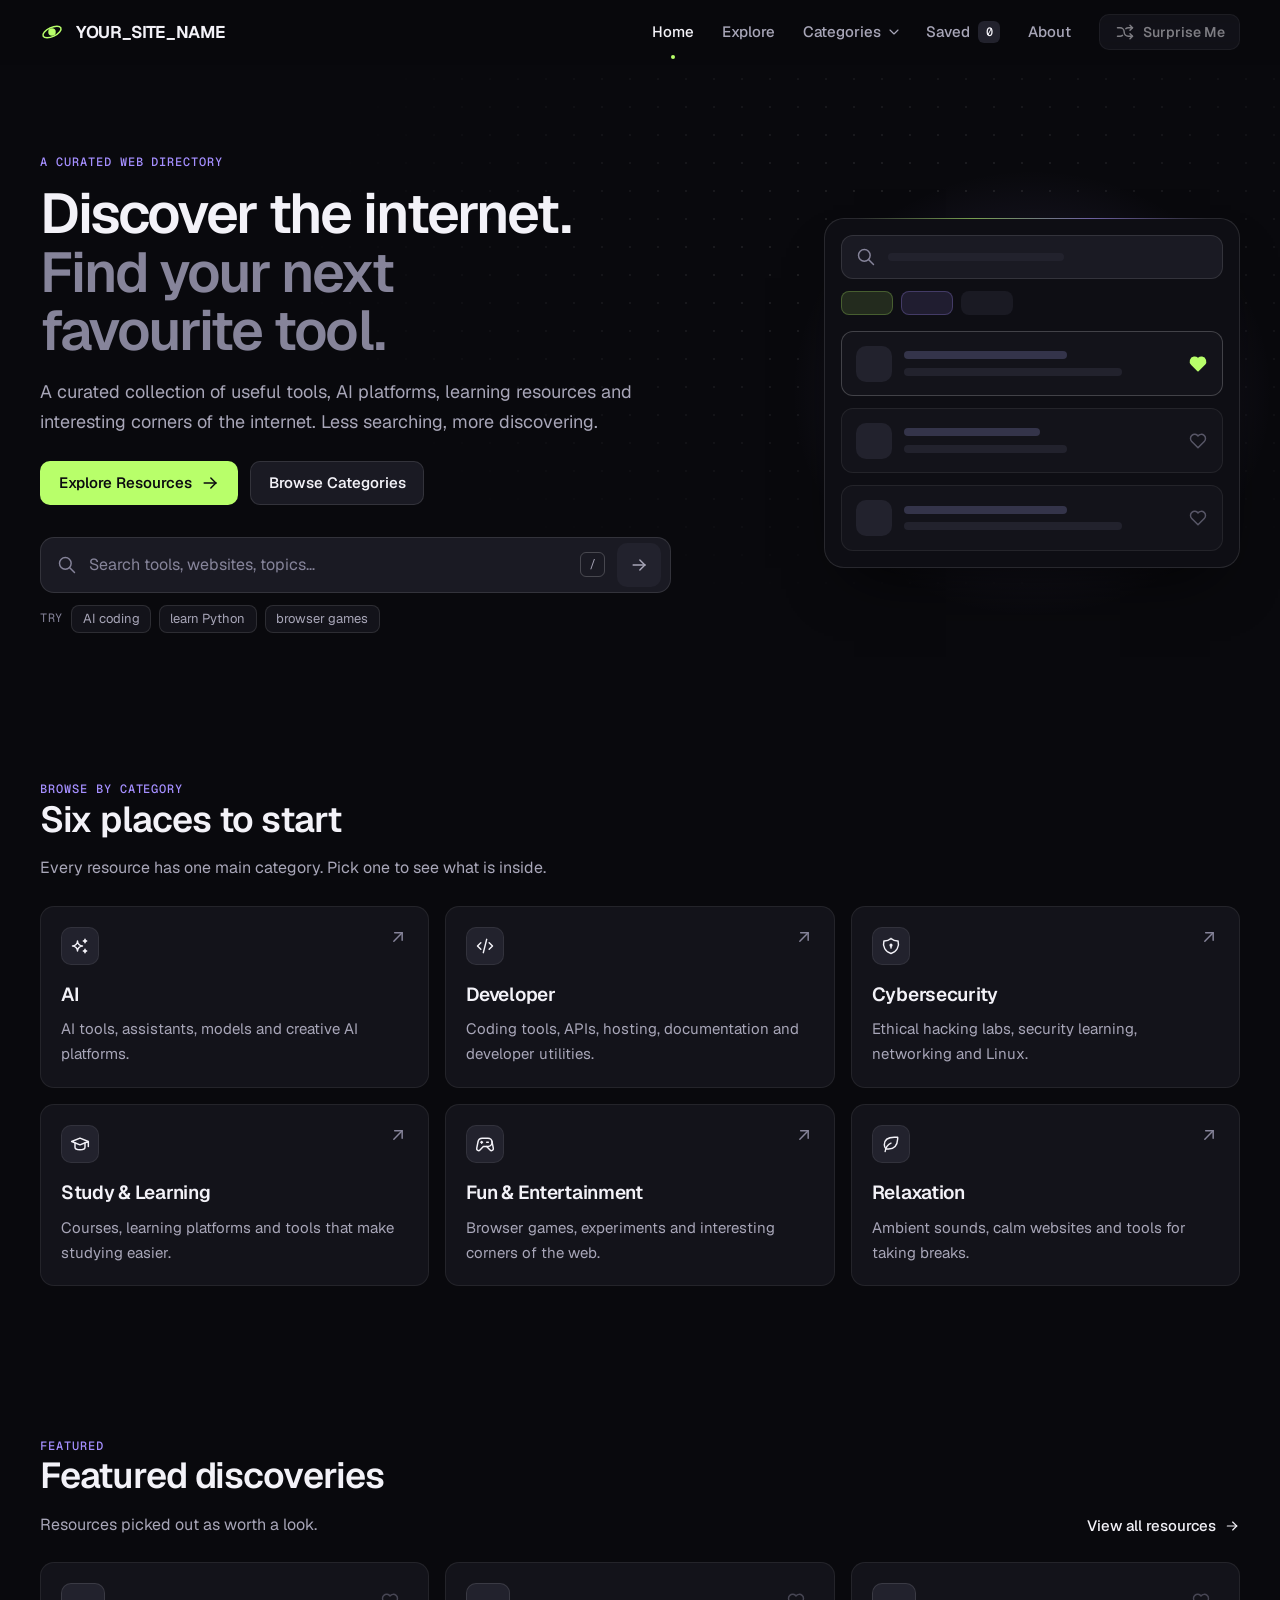
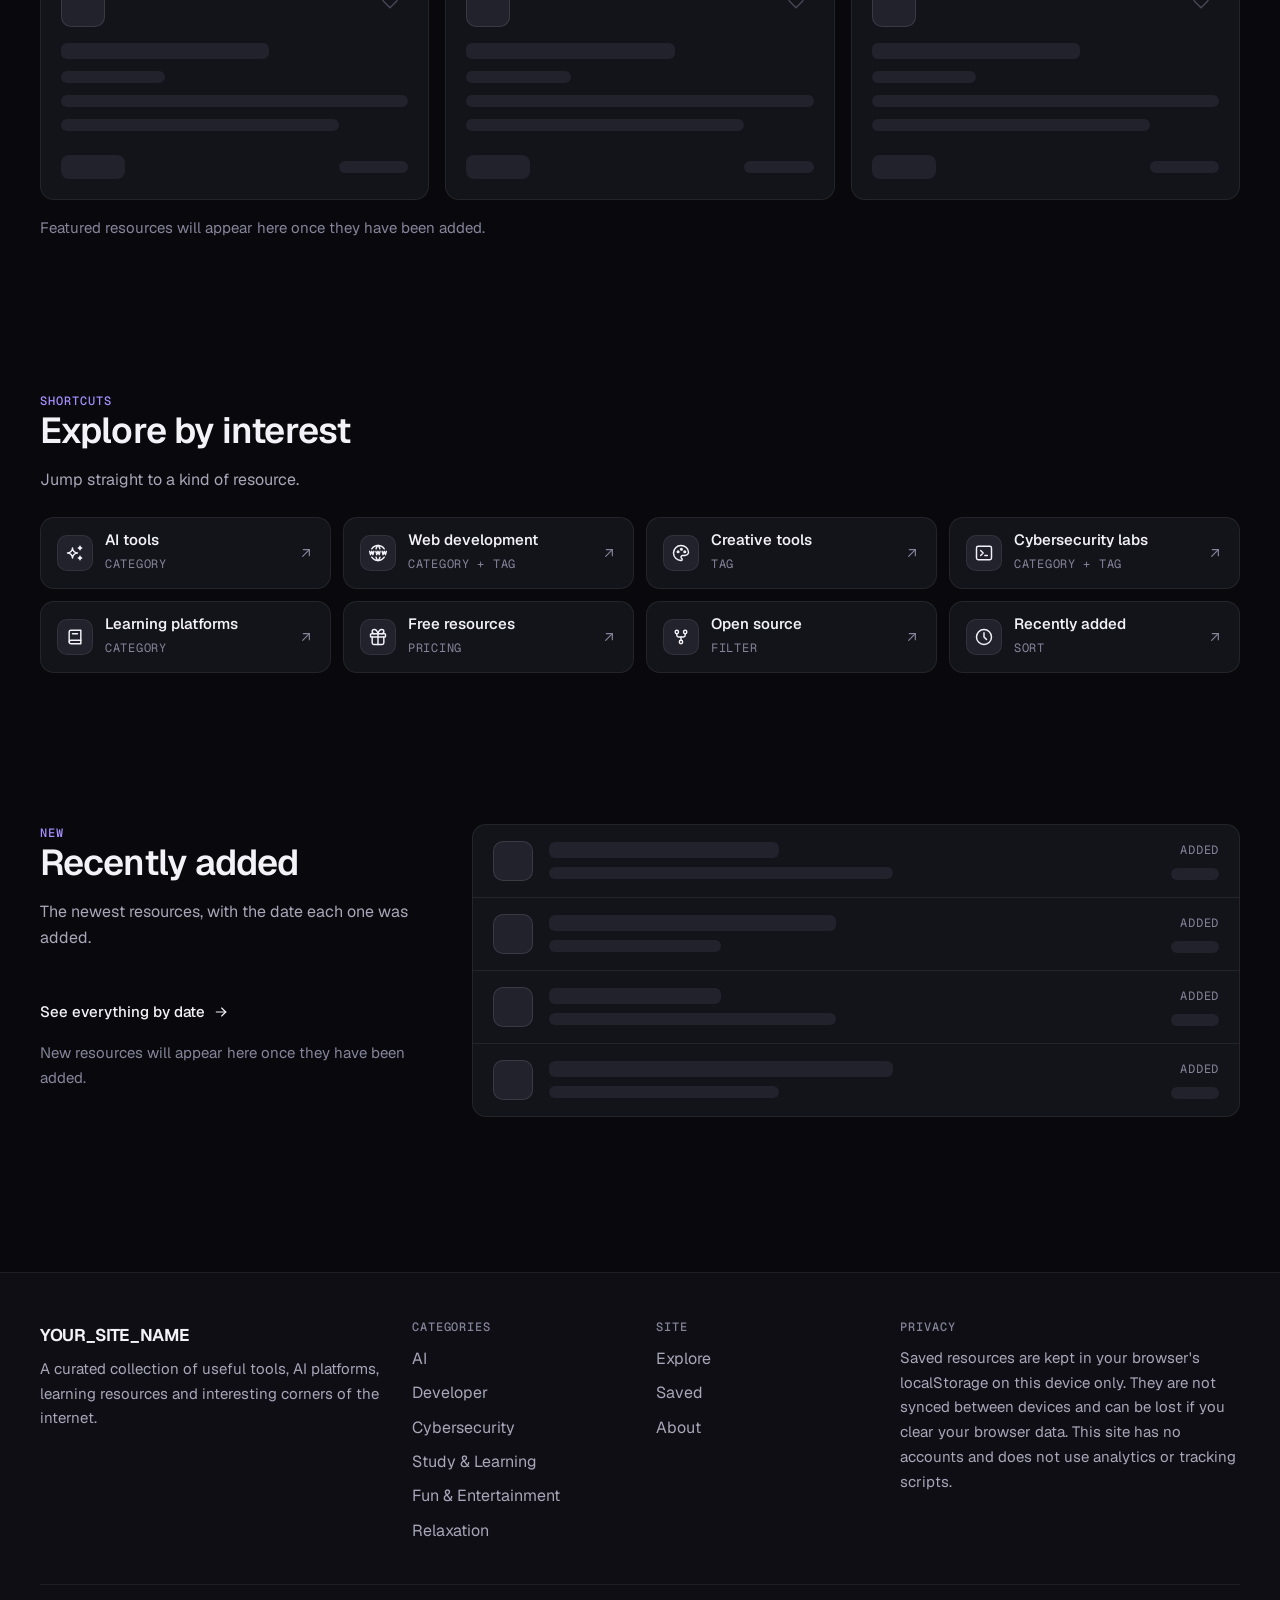
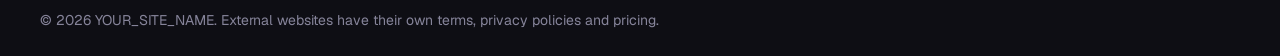
==== commit 0c85654a: "Build Stage 2 homepage" ====
--- a/index.html
+++ b/index.html
@@ -15,8 +15,10 @@
 
   <link rel="stylesheet" href="assets/css/style.css">
   <link rel="stylesheet" href="assets/css/components.css">
+  <link rel="stylesheet" href="assets/css/home.css">
   <!-- type="module" scripts load after the page is ready -->
   <script type="module" src="assets/js/app.js"></script>
+  <script type="module" src="assets/js/home.js"></script>
 </head>
 <body data-page="index">
   <a class="skip-link" href="#main">Skip to main content</a>
@@ -25,199 +27,319 @@
   <header id="site-header" class="site-header"></header>
 
   <main id="main">
-    <div class="container">
-      <section class="page-intro">
-        <p class="preview-note enter">Stage 1.5 — design system check. The real homepage arrives in Stage 2.</p>
-        <p class="eyebrow enter" style="--i:1">A curated web directory</p>
-        <h1 class="enter" style="--i:2">Discover the internet. <span class="muted-line">Find your next favourite tool.</span></h1>
-        <p class="lead enter" style="--i:3">
-          A curated collection of useful tools, AI platforms, learning resources
-          and interesting corners of the internet. Less searching, more discovering.
-        </p>
-        <div class="button-row enter" style="--i:4">
-          <a class="btn btn-primary" href="explore.html">Explore Resources <span class="icon-nudge" data-icon="arrow-right"></span></a>
-          <a class="btn btn-secondary" href="#categories">Browse categories</a>
-        </div>
-      </section>
-
-      <section class="section section-tight" aria-label="Search">
-        <div class="enter" style="--i:5">
-        <form class="search" role="search" action="explore.html" method="get" data-search>
-          <label class="visually-hidden" for="search-input">Search resources</label>
-          <div class="search-field">
-            <span class="search-icon" data-icon="search"></span>
-            <input class="search-input" id="search-input" type="search" name="q"
-                   placeholder="Search tools, websites, topics…" autocomplete="off"
-                   enterkeyhint="search" spellcheck="false">
-            <button class="search-clear" type="button" aria-label="Clear search" data-icon="x" hidden></button>
-            <kbd class="search-hint" aria-hidden="true">/</kbd>
-            <button class="search-submit" type="submit" aria-label="Search" data-icon="arrow-right"></button>
+
+    <!-- 1. Hero -->
+    <section class="hero" aria-labelledby="hero-heading">
+      <div class="container hero-grid">
+        <div class="hero-copy">
+          <p class="eyebrow enter">A curated web directory</p>
+          <h1 id="hero-heading" class="enter" style="--i:1">
+            Discover the internet.
+            <span class="muted-line">Find your next favourite tool.</span>
+          </h1>
+          <p class="lead enter" style="--i:2">
+            A curated collection of useful tools, AI platforms, learning resources
+            and interesting corners of the internet. Less searching, more discovering.
+          </p>
+          <div class="button-row enter" style="--i:3">
+            <a class="btn btn-primary" href="explore.html">Explore Resources <span class="icon-nudge" data-icon="arrow-right"></span></a>
+            <a class="btn btn-secondary" href="#categories">Browse Categories</a>
           </div>
-          <div class="search-suggestions">
-            <span class="mono-label">Try</span>
-            <button class="chip chip-button" type="button" data-search-suggestion="AI coding">AI coding</button>
-            <button class="chip chip-button" type="button" data-search-suggestion="learn Python">learn Python</button>
-            <button class="chip chip-button" type="button" data-search-suggestion="browser games">browser games</button>
+        </div>
+
+        <!-- Search: the form sends the visitor to Explore (search-box.js adds the extras) -->
+        <div class="hero-search enter" style="--i:4">
+          <form class="search" role="search" action="explore.html" method="get" data-search>
+            <label class="visually-hidden" for="search-input">Search resources</label>
+            <div class="search-field">
+              <span class="search-icon" data-icon="search"></span>
+              <input class="search-input" id="search-input" type="search" name="q"
+                     placeholder="Search tools, websites, topics…" autocomplete="off"
+                     enterkeyhint="search" spellcheck="false">
+              <button class="search-clear" type="button" aria-label="Clear search" data-icon="x" hidden></button>
+              <kbd class="search-hint" aria-hidden="true">/</kbd>
+              <button class="search-submit" type="submit" aria-label="Search" data-icon="arrow-right"></button>
+            </div>
+            <div class="search-suggestions">
+              <span class="mono-label">Try</span>
+              <button class="chip chip-button" type="button" data-search-suggestion="AI coding">AI coding</button>
+              <button class="chip chip-button" type="button" data-search-suggestion="learn Python">learn Python</button>
+              <button class="chip chip-button" type="button" data-search-suggestion="browser games">browser games</button>
+            </div>
+          </form>
+        </div>
+
+        <!-- Decorative picture of the Explore page, made of plain shapes. No words, no claims. -->
+        <div class="hero-visual enter" style="--i:3" aria-hidden="true">
+          <div class="mock">
+            <div class="mock-search">
+              <span data-icon="search"></span>
+              <span class="mock-bar w-50"></span>
+            </div>
+            <div class="mock-chips">
+              <span class="mock-chip is-lime"></span>
+              <span class="mock-chip is-violet"></span>
+              <span class="mock-chip"></span>
+            </div>
+            <div class="mock-rows">
+              <div class="mock-row is-highlight">
+                <span class="mock-tile"></span>
+                <span class="mock-lines"><span class="mock-bar is-strong w-60"></span><span class="mock-bar w-80"></span></span>
+                <span class="mock-heart is-saved" data-icon="heart-filled"></span>
+              </div>
+              <div class="mock-row">
+                <span class="mock-tile"></span>
+                <span class="mock-lines"><span class="mock-bar is-strong w-50"></span><span class="mock-bar w-60"></span></span>
+                <span class="mock-heart" data-icon="heart"></span>
+              </div>
+              <div class="mock-row">
+                <span class="mock-tile"></span>
+                <span class="mock-lines"><span class="mock-bar is-strong w-60"></span><span class="mock-bar w-80"></span></span>
+                <span class="mock-heart" data-icon="heart"></span>
+              </div>
+            </div>
           </div>
-        </form>
-        </div>
-      </section>
-
-      <hr class="divider">
-
-      <section class="section" id="categories" aria-labelledby="categories-heading" data-reveal>
-        <div class="section-head">
-          <p class="eyebrow">Components</p>
-          <h2 id="categories-heading">Category cards</h2>
-          <p>Three samples. These are real links: they open Explore with that category in the address bar. Stage 2 builds all six from <code>categories.json</code>.</p>
-        </div>
-        <ul class="card-grid" data-reveal-stagger>
-          <li>
-            <a class="category-card" href="explore.html?category=AI">
-              <span class="category-card-top">
-                <span class="icon-tile" data-icon="sparkles"></span>
-                <span class="arrow" data-icon="arrow-up-right"></span>
-              </span>
-              <h3>AI</h3>
-              <p>AI tools, assistants, models and creative AI platforms.</p>
-              <p class="mono-label">— resources</p>
-            </a>
-          </li>
-          <li>
-            <a class="category-card" href="explore.html?category=Developer">
-              <span class="category-card-top">
-                <span class="icon-tile" data-icon="code"></span>
-                <span class="arrow" data-icon="arrow-up-right"></span>
-              </span>
-              <h3>Developer</h3>
-              <p>Coding tools, APIs, hosting, documentation and developer utilities.</p>
-              <p class="mono-label">— resources</p>
-            </a>
-          </li>
-          <li>
-            <a class="category-card" href="explore.html?category=Cybersecurity">
-              <span class="category-card-top">
-                <span class="icon-tile" data-icon="shield-lock"></span>
-                <span class="arrow" data-icon="arrow-up-right"></span>
-              </span>
-              <h3>Cybersecurity</h3>
-              <p>Ethical hacking labs, security learning, networking and Linux.</p>
-              <p class="mono-label">— resources</p>
-            </a>
+        </div>
+      </div>
+    </section>
+
+    <!-- 2. Categories (home.js builds the six cards from data/categories.json) -->
+    <section class="section" id="categories" aria-labelledby="categories-heading">
+      <div class="container">
+        <div class="section-head" data-reveal>
+          <p class="eyebrow">Browse by category</p>
+          <h2 id="categories-heading">Six places to start</h2>
+          <p>Every resource has one main category. Pick one to see what is inside.</p>
+        </div>
+        <ul class="card-grid" id="category-grid" data-reveal-stagger></ul>
+      </div>
+    </section>
+
+    <!-- 3. Featured discoveries (layout only: real resources arrive in a later stage) -->
+    <section class="section" id="featured" aria-labelledby="featured-heading">
+      <div class="container">
+        <div class="section-head-row" data-reveal>
+          <div class="section-head">
+            <p class="eyebrow">Featured</p>
+            <h2 id="featured-heading">Featured discoveries</h2>
+            <p>Resources picked out as worth a look.</p>
+          </div>
+          <a class="link-arrow" href="explore.html?sort=featured">View all resources <span data-icon="arrow-right"></span></a>
+        </div>
+        <ul class="card-grid" id="featured-grid" aria-hidden="true" data-reveal-stagger>
+          <li>
+            <article class="resource-card is-skeleton">
+              <div class="resource-card-top">
+                <span class="monogram"></span>
+                <span class="heart" data-icon="heart"></span>
+              </div>
+              <div class="resource-card-body">
+                <span class="skeleton skeleton-lg w-60"></span>
+                <span class="skeleton w-30"></span>
+                <span class="skeleton w-100"></span>
+                <span class="skeleton w-80"></span>
+              </div>
+              <div class="resource-card-footer">
+                <span class="skeleton skeleton-pill"></span>
+                <span class="skeleton w-20 push-right"></span>
+              </div>
+            </article>
+          </li>
+          <li>
+            <article class="resource-card is-skeleton">
+              <div class="resource-card-top">
+                <span class="monogram"></span>
+                <span class="heart" data-icon="heart"></span>
+              </div>
+              <div class="resource-card-body">
+                <span class="skeleton skeleton-lg w-60"></span>
+                <span class="skeleton w-30"></span>
+                <span class="skeleton w-100"></span>
+                <span class="skeleton w-80"></span>
+              </div>
+              <div class="resource-card-footer">
+                <span class="skeleton skeleton-pill"></span>
+                <span class="skeleton w-20 push-right"></span>
+              </div>
+            </article>
+          </li>
+          <li class="only-desktop">
+            <article class="resource-card is-skeleton">
+              <div class="resource-card-top">
+                <span class="monogram"></span>
+                <span class="heart" data-icon="heart"></span>
+              </div>
+              <div class="resource-card-body">
+                <span class="skeleton skeleton-lg w-60"></span>
+                <span class="skeleton w-30"></span>
+                <span class="skeleton w-100"></span>
+                <span class="skeleton w-80"></span>
+              </div>
+              <div class="resource-card-footer">
+                <span class="skeleton skeleton-pill"></span>
+                <span class="skeleton w-20 push-right"></span>
+              </div>
+            </article>
           </li>
         </ul>
-      </section>
-
-      <section class="section" aria-labelledby="resources-heading" data-reveal>
-        <div class="section-head">
-          <p class="eyebrow">Components</p>
-          <h2 id="resources-heading">Resource cards</h2>
-          <p>Design samples with placeholder content, not real resources. The dashed “Unverified” chip marks provisional data.</p>
-        </div>
-        <ul class="card-grid" data-reveal-stagger>
-          <li>
-            <article class="resource-card">
-              <div class="resource-card-top">
-                <span class="monogram" aria-hidden="true">E</span>
-                <span class="heart is-saved" data-icon="heart-filled"></span>
-              </div>
-              <div class="resource-card-body">
-                <h3>Example tool</h3>
-                <p class="mono-label">Developer</p>
-                <p>A short, clear description that explains why this resource is useful, kept to two lines.</p>
-              </div>
-              <div class="resource-card-footer">
-                <span class="chip chip-lime">Free</span>
-                <span class="chip chip-dashed">Unverified</span>
-                <span class="visit">Visit <span data-icon="arrow-up-right"></span></span>
-              </div>
-            </article>
-          </li>
-          <li>
-            <article class="resource-card">
-              <div class="resource-card-top">
-                <span class="monogram" aria-hidden="true">S</span>
-                <span class="heart" data-icon="heart"></span>
-              </div>
-              <div class="resource-card-body">
-                <h3>Sample resource</h3>
-                <p class="mono-label">Study &amp; Learning</p>
-                <p>Another placeholder description. Long text is trimmed so that every card keeps the same height in a grid, however much is written here.</p>
-              </div>
-              <div class="resource-card-footer">
-                <span class="chip chip-violet">Freemium</span>
-                <span class="chip chip-dashed">Unverified</span>
-                <span class="visit">Visit <span data-icon="arrow-up-right"></span></span>
-              </div>
-            </article>
-          </li>
-          <li>
-            <article class="resource-card">
-              <div class="resource-card-top">
-                <span class="monogram" aria-hidden="true">P</span>
-                <span class="heart" data-icon="heart"></span>
-              </div>
-              <div class="resource-card-body">
-                <h3>Placeholder</h3>
-                <p class="mono-label">AI</p>
-                <p>Cards lift slightly and brighten their border on hover. Hover over this one to see it.</p>
-              </div>
-              <div class="resource-card-footer">
-                <span class="chip chip-neutral">Paid</span>
-                <span class="chip chip-dashed">Unverified</span>
-                <span class="visit">Visit <span data-icon="arrow-up-right"></span></span>
-              </div>
-            </article>
+        <p class="section-note">Featured resources will appear here once they have been added.</p>
+      </div>
+    </section>
+
+    <!-- 4. Discovery shortcuts (plain links for now; later stages make Explore read the address) -->
+    <section class="section" id="interests" aria-labelledby="interests-heading">
+      <div class="container">
+        <div class="section-head" data-reveal>
+          <p class="eyebrow">Shortcuts</p>
+          <h2 id="interests-heading">Explore by interest</h2>
+          <p>Jump straight to a kind of resource.</p>
+        </div>
+        <ul class="interest-grid" data-reveal-stagger>
+          <li>
+            <a class="interest" href="explore.html?category=AI">
+              <span class="icon-tile" data-icon="sparkles"></span>
+              <span class="interest-text">
+                <strong>AI tools</strong>
+                <span class="mono-label">Category</span>
+              </span>
+              <span class="arrow" data-icon="arrow-up-right"></span>
+            </a>
+          </li>
+          <li>
+            <a class="interest" href="explore.html?category=Developer&amp;tag=Web%20development">
+              <span class="icon-tile" data-icon="world-www"></span>
+              <span class="interest-text">
+                <strong>Web development</strong>
+                <span class="mono-label">Category + tag</span>
+              </span>
+              <span class="arrow" data-icon="arrow-up-right"></span>
+            </a>
+          </li>
+          <li>
+            <a class="interest" href="explore.html?tag=Creative">
+              <span class="icon-tile" data-icon="palette"></span>
+              <span class="interest-text">
+                <strong>Creative tools</strong>
+                <span class="mono-label">Tag</span>
+              </span>
+              <span class="arrow" data-icon="arrow-up-right"></span>
+            </a>
+          </li>
+          <li>
+            <a class="interest" href="explore.html?category=Cybersecurity&amp;tag=Labs">
+              <span class="icon-tile" data-icon="terminal-2"></span>
+              <span class="interest-text">
+                <strong>Cybersecurity labs</strong>
+                <span class="mono-label">Category + tag</span>
+              </span>
+              <span class="arrow" data-icon="arrow-up-right"></span>
+            </a>
+          </li>
+          <li>
+            <a class="interest" href="explore.html?category=Study%20%26%20Learning">
+              <span class="icon-tile" data-icon="book-2"></span>
+              <span class="interest-text">
+                <strong>Learning platforms</strong>
+                <span class="mono-label">Category</span>
+              </span>
+              <span class="arrow" data-icon="arrow-up-right"></span>
+            </a>
+          </li>
+          <li>
+            <a class="interest" href="explore.html?pricing=Free">
+              <span class="icon-tile" data-icon="gift"></span>
+              <span class="interest-text">
+                <strong>Free resources</strong>
+                <span class="mono-label">Pricing</span>
+              </span>
+              <span class="arrow" data-icon="arrow-up-right"></span>
+            </a>
+          </li>
+          <li>
+            <a class="interest" href="explore.html?openSource=true">
+              <span class="icon-tile" data-icon="git-fork"></span>
+              <span class="interest-text">
+                <strong>Open source</strong>
+                <span class="mono-label">Filter</span>
+              </span>
+              <span class="arrow" data-icon="arrow-up-right"></span>
+            </a>
+          </li>
+          <li>
+            <a class="interest" href="explore.html?sort=recent">
+              <span class="icon-tile" data-icon="clock"></span>
+              <span class="interest-text">
+                <strong>Recently added</strong>
+                <span class="mono-label">Sort</span>
+              </span>
+              <span class="arrow" data-icon="arrow-up-right"></span>
+            </a>
           </li>
         </ul>
-      </section>
-
-      <section class="section" aria-labelledby="buttons-heading" data-reveal>
-        <div class="section-head">
-          <p class="eyebrow">Components</p>
-          <h2 id="buttons-heading">Buttons and chips</h2>
-        </div>
-        <div class="button-row spaced-after">
-          <button class="btn btn-primary" type="button">Primary</button>
-          <button class="btn btn-secondary" type="button">Secondary</button>
-          <button class="btn btn-ghost" type="button">Ghost</button>
-          <button class="btn btn-secondary" type="button" disabled>Disabled</button>
-        </div>
-        <div class="chip-row">
-          <span class="chip chip-lime">Free</span>
-          <span class="chip chip-violet">Freemium</span>
-          <span class="chip chip-neutral">Paid</span>
-          <span class="chip chip-dashed">Unverified</span>
-          <span class="chip chip-lime">Selected filter <span data-icon="x"></span></span>
-          <span class="chip">Tag</span>
-        </div>
-      </section>
-
-      <section class="section" aria-labelledby="colour-heading" data-reveal>
-        <div class="section-head">
-          <p class="eyebrow">Foundations</p>
-          <h2 id="colour-heading">Colour and type</h2>
-        </div>
-        <ul class="swatch-grid spaced-after">
-          <li class="swatch swatch-bg">Page <code>#09090d</code></li>
-          <li class="swatch swatch-surface-1">Surface 1 <code>#13131a</code></li>
-          <li class="swatch swatch-surface-2">Surface 2 <code>#1a1a23</code></li>
-          <li class="swatch swatch-surface-3">Surface 3 <code>#22222d</code></li>
-          <li class="swatch swatch-lime">Lime <code>#b8ff6a</code></li>
-          <li class="swatch swatch-violet">Violet <code>#a58fff</code></li>
-          <li class="swatch swatch-text-1">Text 1 <code>#f3f2f8</code></li>
-          <li class="swatch swatch-text-2">Text 2 <code>#a8a6b8</code></li>
-          <li class="swatch swatch-text-3">Text 3 <code>#86849a</code></li>
+      </div>
+    </section>
+
+    <!-- 5. Recently added (layout only) -->
+    <section class="section" id="recent" aria-labelledby="recent-heading">
+      <div class="container split">
+        <div data-reveal>
+          <div class="section-head">
+            <p class="eyebrow">New</p>
+            <h2 id="recent-heading">Recently added</h2>
+            <p>The newest resources, with the date each one was added.</p>
+          </div>
+          <a class="link-arrow" href="explore.html?sort=recent">See everything by date <span data-icon="arrow-right"></span></a>
+          <p class="section-note">New resources will appear here once they have been added.</p>
+        </div>
+        <ul class="recent-list" aria-hidden="true" data-reveal-stagger>
+            <li class="recent-row">
+              <span class="monogram"></span>
+              <span class="recent-lines">
+                <span class="skeleton skeleton-lg w-40"></span>
+                <span class="skeleton w-60"></span>
+              </span>
+              <span class="recent-date">
+                <span class="mono-label">Added</span>
+                <span class="skeleton w-60"></span>
+              </span>
+            </li>
+            <li class="recent-row">
+              <span class="monogram"></span>
+              <span class="recent-lines">
+                <span class="skeleton skeleton-lg w-50"></span>
+                <span class="skeleton w-30"></span>
+              </span>
+              <span class="recent-date">
+                <span class="mono-label">Added</span>
+                <span class="skeleton w-60"></span>
+              </span>
+            </li>
+            <li class="recent-row">
+              <span class="monogram"></span>
+              <span class="recent-lines">
+                <span class="skeleton skeleton-lg w-30"></span>
+                <span class="skeleton w-50"></span>
+              </span>
+              <span class="recent-date">
+                <span class="mono-label">Added</span>
+                <span class="skeleton w-60"></span>
+              </span>
+            </li>
+            <li class="recent-row">
+              <span class="monogram"></span>
+              <span class="recent-lines">
+                <span class="skeleton skeleton-lg w-60"></span>
+                <span class="skeleton w-40"></span>
+              </span>
+              <span class="recent-date">
+                <span class="mono-label">Added</span>
+                <span class="skeleton w-60"></span>
+              </span>
+            </li>
         </ul>
-        <div class="type-sample">
-          <h1>Heading 1</h1>
-          <h2>Heading 2</h2>
-          <h3>Heading 3</h3>
-          <p>Body text is set in Geist at 16px with generous line spacing, so it stays comfortable to read.</p>
-          <p class="mono-label">Mono label · Geist Mono</p>
-        </div>
-      </section>
-    </div>
+      </div>
+    </section>
+
   </main>
 
   <footer id="site-footer"></footer>
--- a/assets/css/components.css
+++ b/assets/css/components.css
@@ -138,6 +138,14 @@
   transform: scale(0.97);
 }
 
+/* On touch screens, pressable chips get taller so they are easier to tap */
+@media (pointer: coarse) {
+  .chip-button {
+    min-height: 2.25rem;
+    padding: 0 0.85rem;
+  }
+}
+
 /* Pricing badges: the only place colour carries meaning */
 .chip-lime {
   background: var(--lime-tint);
@@ -251,8 +259,8 @@
   display: inline-flex;
   align-items: center;
   justify-content: center;
-  width: 2.5rem;
-  height: 2.5rem;
+  width: 2.75rem;                     /* 44px: easy to tap */
+  height: 2.75rem;
   padding: 0;
   border: 0;
   border-radius: var(--radius-md);
@@ -762,6 +770,50 @@
   padding-top: var(--space-2);
 }
 
+/* Phones: category cards become compact rows, icon on the left, text on the right.
+   "display: contents" lets the icon and arrow join the card's grid directly. */
+@media (max-width: 639px) {
+  .category-card {
+    display: grid;
+    grid-template-columns: auto minmax(0, 1fr) auto;
+    column-gap: var(--space-4);
+    row-gap: var(--space-1);
+    align-items: start;
+    padding: 1rem;
+  }
+
+  .category-card-top {
+    display: contents;
+  }
+
+  .category-card .icon-tile {
+    grid-column: 1;
+    grid-row: 1 / span 3;
+  }
+
+  .category-card .arrow {
+    grid-column: 3;
+    grid-row: 1;
+  }
+
+  .category-card h3 {
+    grid-column: 2;
+    grid-row: 1;
+    margin: 0;
+  }
+
+  .category-card p {
+    grid-column: 2;
+    grid-row: 2;
+  }
+
+  .category-card .mono-label {
+    grid-column: 2;
+    grid-row: 3;
+    margin-top: 0;
+  }
+}
+
 /* Resource card */
 .resource-card {
   display: flex;
@@ -943,10 +995,173 @@
 }
 
 
-/* ==========================================================================
-   TEMPORARY — Stage 1.5 "design system check" page content.
-   Delete everything below this line in Stage 2.
-   ========================================================================== */
+/* ---------- Page sections ---------- */
+
+.section-head {
+  margin-bottom: var(--space-5);
+}
+
+.section-head p {
+  margin: 0;
+  max-width: 40rem;
+}
+
+/* Section heading on the left, a "View all" link on the right */
+.section-head-row {
+  display: flex;
+  flex-wrap: wrap;
+  align-items: flex-end;
+  justify-content: space-between;
+  gap: var(--space-4);
+  margin-bottom: var(--space-5);
+}
+
+.section-head-row .section-head {
+  margin-bottom: 0;
+}
+
+/* Text link with a small arrow that slides on hover */
+.link-arrow {
+  display: inline-flex;
+  align-items: center;
+  gap: var(--space-2);
+  color: var(--text-1);
+  font-size: 0.9375rem;
+  font-weight: 500;
+  text-decoration: none;
+}
+
+.link-arrow .icon {
+  width: 1rem;
+  height: 1rem;
+  transition: transform var(--dur-base) var(--ease);
+}
+
+/* On touch screens the whole row is at least 44px tall, so it is easy to tap */
+@media (pointer: coarse) {
+  .link-arrow {
+    min-height: 2.75rem;
+  }
+}
+
+.link-arrow:hover {
+  color: var(--lime);
+}
+
+.link-arrow:hover .icon {
+  transform: translateX(3px);
+}
+
+/* Card grid: 1 column on phones, 2 on tablets, 3 on desktop */
+.card-grid {
+  display: grid;
+  grid-template-columns: 1fr;
+  gap: var(--space-4);
+  margin: 0;
+  padding: 0;
+  list-style: none;
+}
+
+@media (min-width: 640px) {
+  .card-grid {
+    grid-template-columns: repeat(2, 1fr);
+  }
+}
+
+@media (min-width: 960px) {
+  .card-grid {
+    grid-template-columns: repeat(3, 1fr);
+  }
+}
+
+/* Make every card stretch to the height of the tallest card in its row */
+.card-grid > li {
+  display: flex;
+}
+
+.card-grid > li > * {
+  flex: 1;
+}
+
+/* An item that only appears on desktop (used so the placeholder rows are not too tall on phones) */
+.card-grid > li.only-desktop {
+  display: none;
+}
+
+@media (min-width: 960px) {
+  .card-grid > li.only-desktop {
+    display: flex;
+  }
+}
+
+/* Shown inside a grid when something could not be loaded */
+.grid-message {
+  grid-column: 1 / -1;
+  padding: var(--space-5);
+  border: 1px dashed var(--border-strong);
+  border-radius: var(--radius-lg);
+}
+
+.grid-message p {
+  margin: 0;
+}
+
+.button-row {
+  display: flex;
+  flex-wrap: wrap;
+  gap: var(--space-3);
+}
+
+
+/* ---------- Placeholders for content that has not arrived yet ----------
+   Grey shapes in the layout of the finished content. They carry no text, so
+   they cannot make claims. When Stage 3 loads real data, JavaScript simply
+   replaces them. */
+
+.skeleton {
+  display: block;
+  height: 0.75rem;
+  border-radius: 6px;
+  background: var(--surface-3);
+}
+
+.skeleton-lg { height: 1rem; }
+.skeleton-pill { width: 4rem; height: 1.5rem; border-radius: var(--radius-sm); }
+.push-right { margin-left: auto; }
+
+.w-20 { width: 20%; }
+.w-30 { width: 30%; }
+.w-40 { width: 40%; }
+.w-50 { width: 50%; }
+.w-60 { width: 60%; }
+.w-80 { width: 80%; }
+.w-100 { width: 100%; }
+
+/* A resource card that is only a placeholder: no hover effect, not interactive */
+.resource-card.is-skeleton:hover {
+  transform: none;
+  background: var(--surface-1);
+  border-color: var(--border-subtle);
+}
+
+.resource-card.is-skeleton .heart {
+  opacity: 0.45;
+}
+
+.resource-card.is-skeleton .resource-card-body {
+  gap: var(--space-3);
+  padding-block: var(--space-1);
+}
+
+.section-note {
+  margin: var(--space-4) 0 0;
+  color: var(--text-3);
+  font-size: 0.9375rem;
+}
+
+
+/* ---------- Placeholder pages (Explore, Saved, About) ----------
+   Delete these two rules when those pages get their real content. */
 
 .page-intro {
   padding-block: clamp(2.5rem, 1.5rem + 5vw, 5rem) var(--space-5);
@@ -964,114 +1179,3 @@
   font-size: 0.75rem;
   letter-spacing: 0.04em;
 }
-
-.button-row {
-  display: flex;
-  flex-wrap: wrap;
-  gap: var(--space-3);
-}
-
-.section-head {
-  margin-bottom: var(--space-5);
-}
-
-.section-head p {
-  margin: 0;
-  max-width: 40rem;
-}
-
-/* Card grid: 1 column on phones, 2 on tablets, 3 on desktop */
-.card-grid {
-  display: grid;
-  grid-template-columns: 1fr;
-  gap: var(--space-4);
-  margin: 0;
-  padding: 0;
-  list-style: none;
-}
-
-@media (min-width: 640px) {
-  .card-grid {
-    grid-template-columns: repeat(2, 1fr);
-  }
-}
-
-@media (min-width: 960px) {
-  .card-grid {
-    grid-template-columns: repeat(3, 1fr);
-  }
-}
-
-/* Make every card stretch to the height of the tallest card in its row */
-.card-grid > li {
-  display: flex;
-}
-
-.card-grid > li > * {
-  flex: 1;
-}
-
-.chip-row {
-  display: flex;
-  flex-wrap: wrap;
-  align-items: center;
-  gap: var(--space-2);
-}
-
-.swatch-grid {
-  display: grid;
-  grid-template-columns: repeat(auto-fill, minmax(9.5rem, 1fr));
-  gap: var(--space-3);
-  margin: 0;
-  padding: 0;
-  list-style: none;
-}
-
-.swatch {
-  display: flex;
-  flex-direction: column;
-  justify-content: flex-end;
-  min-height: 5rem;
-  padding: var(--space-3);
-  border: 1px solid var(--border);
-  border-radius: var(--radius-md);
-  font-size: 0.8125rem;
-  font-weight: 550;
-  line-height: 1.3;
-}
-
-.swatch code {
-  font-family: var(--font-mono);
-  font-size: 0.75rem;
-  font-weight: 400;
-  opacity: 0.8;
-}
-
-.swatch-bg        { background: var(--bg);        color: var(--text-1); }
-.swatch-surface-1 { background: var(--surface-1); color: var(--text-1); }
-.swatch-surface-2 { background: var(--surface-2); color: var(--text-1); }
-.swatch-surface-3 { background: var(--surface-3); color: var(--text-1); }
-.swatch-lime      { background: var(--lime);      color: var(--on-lime); }
-.swatch-violet    { background: var(--violet);    color: var(--on-lime); }
-.swatch-text-1    { background: var(--text-1);    color: var(--on-lime); }
-.swatch-text-2    { background: var(--text-2);    color: var(--on-lime); }
-.swatch-text-3    { background: var(--text-3);    color: var(--on-lime); }
-
-.type-sample > * {
-  margin-bottom: var(--space-3);
-}
-
-.section-tight {
-  padding-top: var(--space-4);
-}
-
-.spaced-after {
-  margin-bottom: var(--space-6);
-}
-
-.divider {
-  height: 1px;
-  margin: 0;
-  border: 0;
-  background: var(--border-subtle);
-}
--- a/assets/css/home.css
+++ b/assets/css/home.css
@@ -0,0 +1,376 @@
+/* ==========================================================================
+   home.css — layout that only the homepage uses. It is loaded after
+   style.css and components.css, and reuses their colours, spacing and cards.
+   ========================================================================== */
+
+
+/* ---------- Hero ---------- */
+
+.hero {
+  position: relative;
+  padding-block: clamp(2.5rem, 1rem + 6vw, 5.5rem) clamp(2.5rem, 1.5rem + 4vw, 4.5rem);
+  overflow: hidden;                   /* keeps the dot grid inside the hero */
+}
+
+/* A very faint dot grid that fades out towards the edges */
+.hero::before {
+  content: "";
+  position: absolute;
+  inset: 0;
+  background-image: radial-gradient(rgba(255, 255, 255, 0.10) 1px, transparent 1px);
+  background-size: 28px 28px;
+  -webkit-mask-image: radial-gradient(ellipse 70% 80% at 72% 30%, #000 0%, transparent 72%);
+  mask-image: radial-gradient(ellipse 70% 80% at 72% 30%, #000 0%, transparent 72%);
+  pointer-events: none;
+}
+
+.hero-grid {
+  position: relative;                 /* sits above the dot grid */
+  display: grid;
+  grid-template-columns: minmax(0, 1fr);
+}
+
+/* Break the headline into evenly sized lines, so no single word is left alone */
+.hero h1,
+.hero h1 .muted-line {
+  text-wrap: balance;
+}
+
+.hero-copy .lead {
+  margin-bottom: var(--space-5);
+}
+
+.hero-search {
+  margin-top: var(--space-6);
+  max-width: 40rem;
+}
+
+/* Primary button first, full width on small phones so it is easy to tap */
+@media (max-width: 479px) {
+  .hero-copy .button-row .btn {
+    width: 100%;
+  }
+}
+
+/* Desktop: text and search on the left, illustration on the right */
+@media (min-width: 960px) {
+  .hero-grid {
+    grid-template-columns: minmax(0, 1.25fr) minmax(0, 1fr);
+    column-gap: clamp(2rem, 5vw, 4.5rem);
+  }
+
+  .hero-copy,
+  .hero-search {
+    grid-column: 1;
+  }
+
+  .hero-visual {
+    grid-column: 2;
+    grid-row: 1 / span 2;
+    align-self: center;
+  }
+}
+
+
+/* ---------- Hero illustration ----------
+   A tiny picture of the Explore page, built from plain shapes. It has no
+   words, so it cannot make claims about any resource. It is hidden from
+   screen readers (aria-hidden in the HTML) and on screens too small for it. */
+
+.hero-visual {
+  display: none;
+}
+
+@media (min-width: 960px) {
+  .hero-visual {
+    display: block;
+    position: relative;
+    width: 100%;
+    max-width: 26rem;
+    justify-self: end;
+  }
+
+  /* Soft violet glow behind the panel */
+  .hero-visual::before {
+    content: "";
+    position: absolute;
+    inset: -3rem -2rem;
+    background: radial-gradient(closest-side, rgba(165, 143, 255, 0.20), transparent);
+    pointer-events: none;
+  }
+}
+
+.mock {
+  position: relative;
+  padding: 1rem;
+  background: var(--bg-section);
+  border: 1px solid var(--border);
+  border-radius: 20px;
+  box-shadow: 0 30px 60px -30px rgba(0, 0, 0, 0.85);
+}
+
+/* A hairline of lime-to-violet along the top edge of the panel */
+.mock::before {
+  content: "";
+  position: absolute;
+  top: -1px;
+  left: 2rem;
+  right: 2rem;
+  height: 1px;
+  background: linear-gradient(90deg, transparent, var(--lime), var(--violet), transparent);
+  opacity: 0.55;
+}
+
+.mock-search {
+  display: flex;
+  align-items: center;
+  gap: var(--space-3);
+  height: 2.75rem;
+  padding: 0 0.9rem;
+  margin-bottom: var(--space-3);
+  background: var(--surface-2);
+  border: 1px solid var(--border);
+  border-radius: 12px;
+  color: var(--text-3);
+}
+
+.mock-chips {
+  display: flex;
+  gap: var(--space-2);
+  margin-bottom: var(--space-4);
+}
+
+.mock-chip {
+  width: 3.25rem;
+  height: 1.5rem;
+  border-radius: var(--radius-sm);
+  background: var(--surface-2);
+}
+
+.mock-chip.is-lime {
+  background: var(--lime-tint);
+  border: 1px solid var(--lime-border);
+}
+
+.mock-chip.is-violet {
+  background: var(--violet-tint);
+  border: 1px solid var(--violet-border);
+}
+
+.mock-rows {
+  display: grid;
+  gap: var(--space-3);
+}
+
+.mock-row {
+  display: flex;
+  align-items: center;
+  gap: var(--space-3);
+  padding: 0.85rem;
+  background: var(--surface-1);
+  border: 1px solid var(--border-subtle);
+  border-radius: 12px;
+}
+
+.mock-row.is-highlight {
+  border-color: var(--border-strong);
+}
+
+.mock-tile {
+  flex: none;
+  width: 2.25rem;
+  height: 2.25rem;
+  border-radius: var(--radius-md);
+  background: var(--surface-3);
+}
+
+.mock-lines {
+  flex: 1;
+  display: grid;
+  gap: 0.55rem;
+}
+
+.mock-bar {
+  display: block;
+  height: 0.5rem;
+  border-radius: 4px;
+  background: var(--surface-3);
+}
+
+.mock-bar.is-strong {
+  background: #34344a;
+}
+
+.mock-heart {
+  flex: none;
+  color: var(--text-3);
+  opacity: 0.6;
+}
+
+.mock-heart.is-saved {
+  color: var(--lime);
+  opacity: 1;
+}
+
+
+/* ---------- Discovery shortcuts ("Explore by interest") ---------- */
+
+.interest-grid {
+  display: grid;
+  grid-template-columns: 1fr;
+  gap: var(--space-3);
+  margin: 0;
+  padding: 0;
+  list-style: none;
+}
+
+@media (min-width: 400px) {
+  .interest-grid {
+    grid-template-columns: repeat(2, 1fr);
+  }
+}
+
+@media (min-width: 960px) {
+  .interest-grid {
+    grid-template-columns: repeat(4, 1fr);
+  }
+}
+
+.interest-grid > li {
+  display: flex;
+}
+
+.interest {
+  flex: 1;
+  display: flex;
+  align-items: center;
+  gap: var(--space-3);
+  min-height: 3.75rem;
+  padding: 0.75rem 1rem;
+  background: var(--surface-1);
+  border: 1px solid var(--border-subtle);
+  border-radius: var(--radius-lg);
+  color: var(--text-1);
+  text-decoration: none;
+  transition: transform var(--dur-base) var(--ease), background-color var(--dur-base) ease,
+    border-color var(--dur-base) ease;
+}
+
+.interest:hover {
+  transform: translateY(-2px);
+  background: var(--surface-2);
+  border-color: var(--border-strong);
+}
+
+.interest .icon-tile {
+  width: 2.25rem;
+  height: 2.25rem;
+}
+
+.interest:hover .icon-tile {
+  color: var(--lime);
+}
+
+.interest-text {
+  flex: 1;
+  min-width: 0;
+}
+
+.interest-text strong {
+  display: block;
+  font-size: 0.9375rem;
+  font-weight: 550;
+  line-height: 1.3;
+}
+
+/* Tells the visitor what kind of shortcut it is: Category, Pricing, Tag... */
+.interest-text .mono-label {
+  font-size: 0.75rem;
+}
+
+.interest .arrow {
+  flex: none;
+  color: var(--text-3);
+  transition: transform var(--dur-base) var(--ease), color var(--dur-base) ease;
+}
+
+.interest .arrow .icon {
+  width: 1rem;
+  height: 1rem;
+}
+
+.interest:hover .arrow {
+  color: var(--text-1);
+  transform: translate(2px, -2px);
+}
+
+
+/* ---------- Recently added ---------- */
+
+/* Heading on the left, list on the right (stacked on phones and tablets) */
+.split {
+  display: grid;
+  gap: var(--space-5);
+}
+
+@media (min-width: 960px) {
+  .split {
+    grid-template-columns: minmax(0, 4fr) minmax(0, 8fr);
+    column-gap: var(--space-7);
+    align-items: start;
+  }
+}
+
+.split .link-arrow {
+  margin-top: var(--space-5);
+}
+
+.recent-list {
+  margin: 0;
+  padding: 0;
+  list-style: none;
+  background: var(--surface-1);
+  border: 1px solid var(--border-subtle);
+  border-radius: var(--radius-lg);
+  overflow: hidden;
+}
+
+.recent-row {
+  display: flex;
+  align-items: center;
+  gap: var(--space-4);
+  padding: 1rem 1.25rem;
+}
+
+.recent-row + .recent-row {
+  border-top: 1px solid var(--border-subtle);
+}
+
+.recent-row .monogram {
+  width: 2.5rem;
+  height: 2.5rem;
+}
+
+.recent-lines {
+  flex: 1;
+  display: grid;
+  gap: 0.6rem;
+}
+
+.recent-date {
+  display: flex;
+  flex-direction: column;
+  align-items: flex-end;
+  gap: 0.5rem;
+  width: 5rem;
+}
+
+.recent-date .mono-label {
+  font-size: 0.75rem;
+}
+
+@media (max-width: 479px) {
+  .recent-date {
+    display: none;
+  }
+}
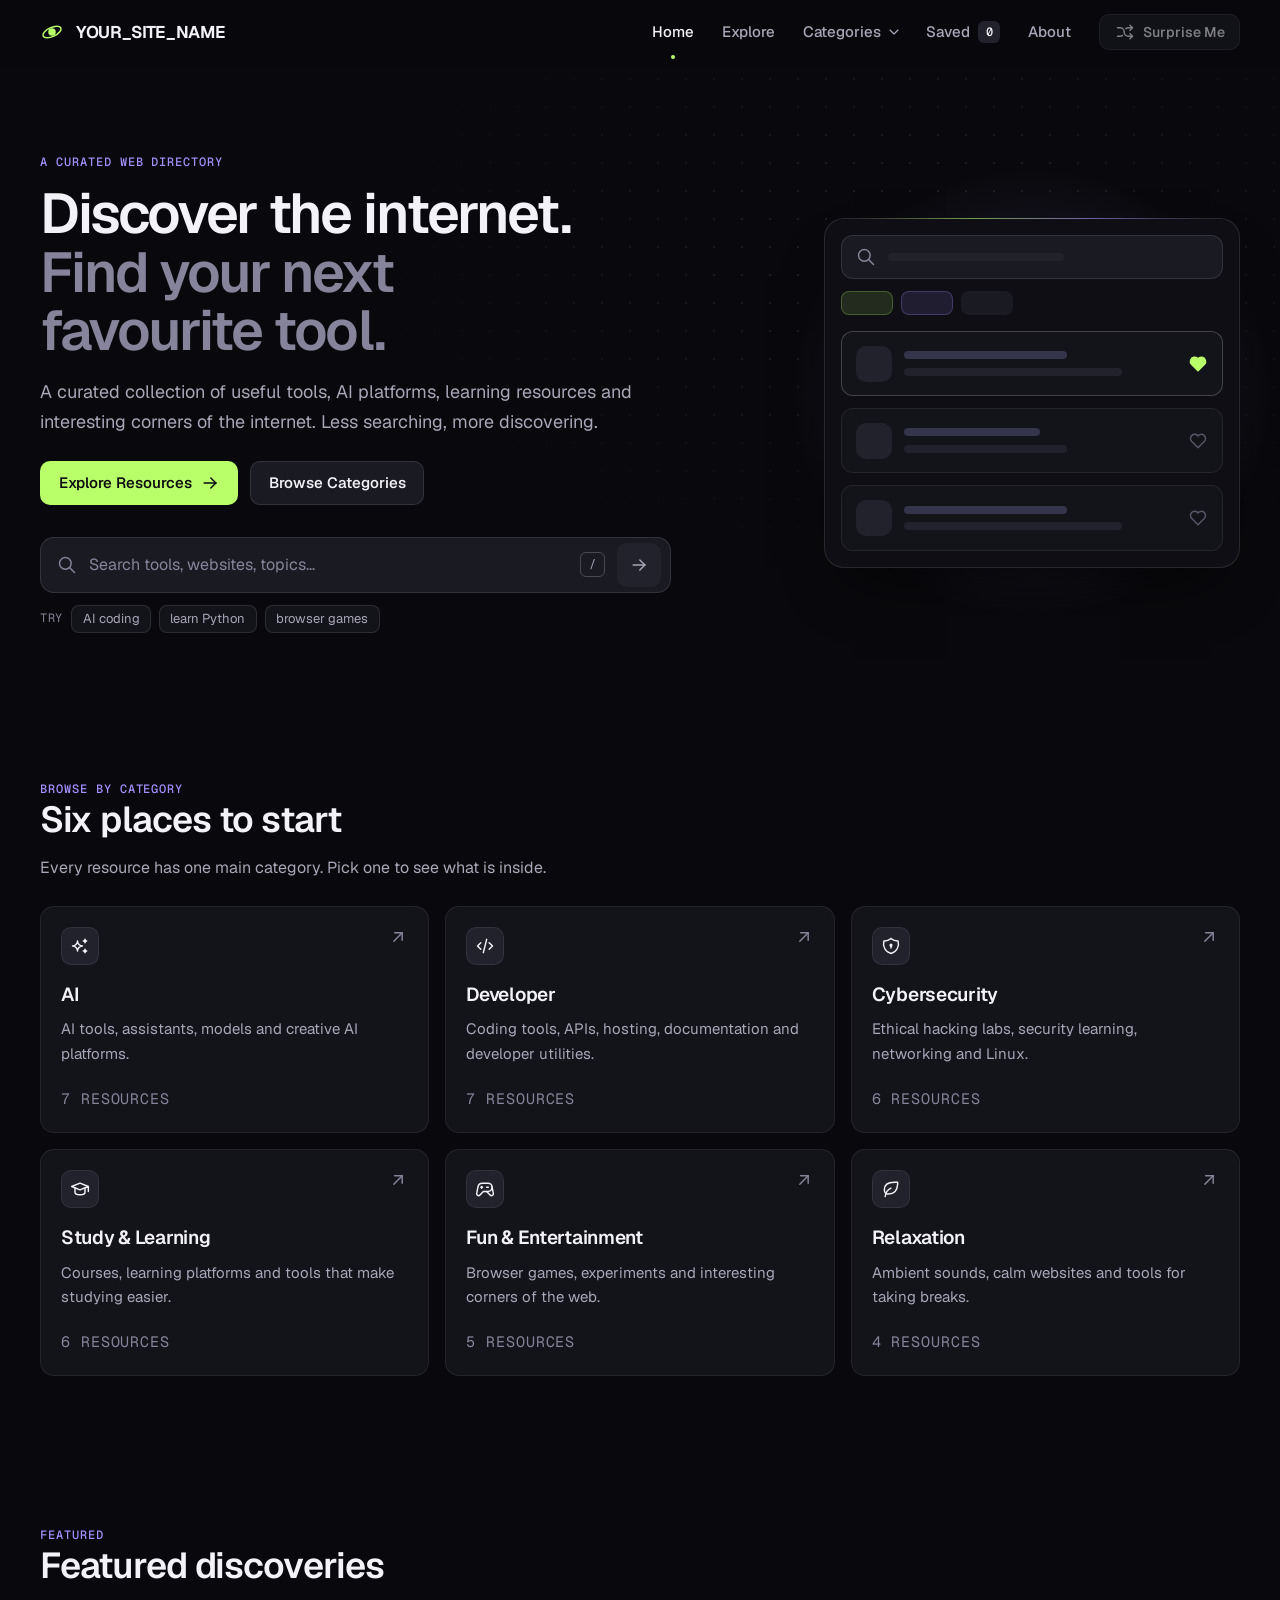
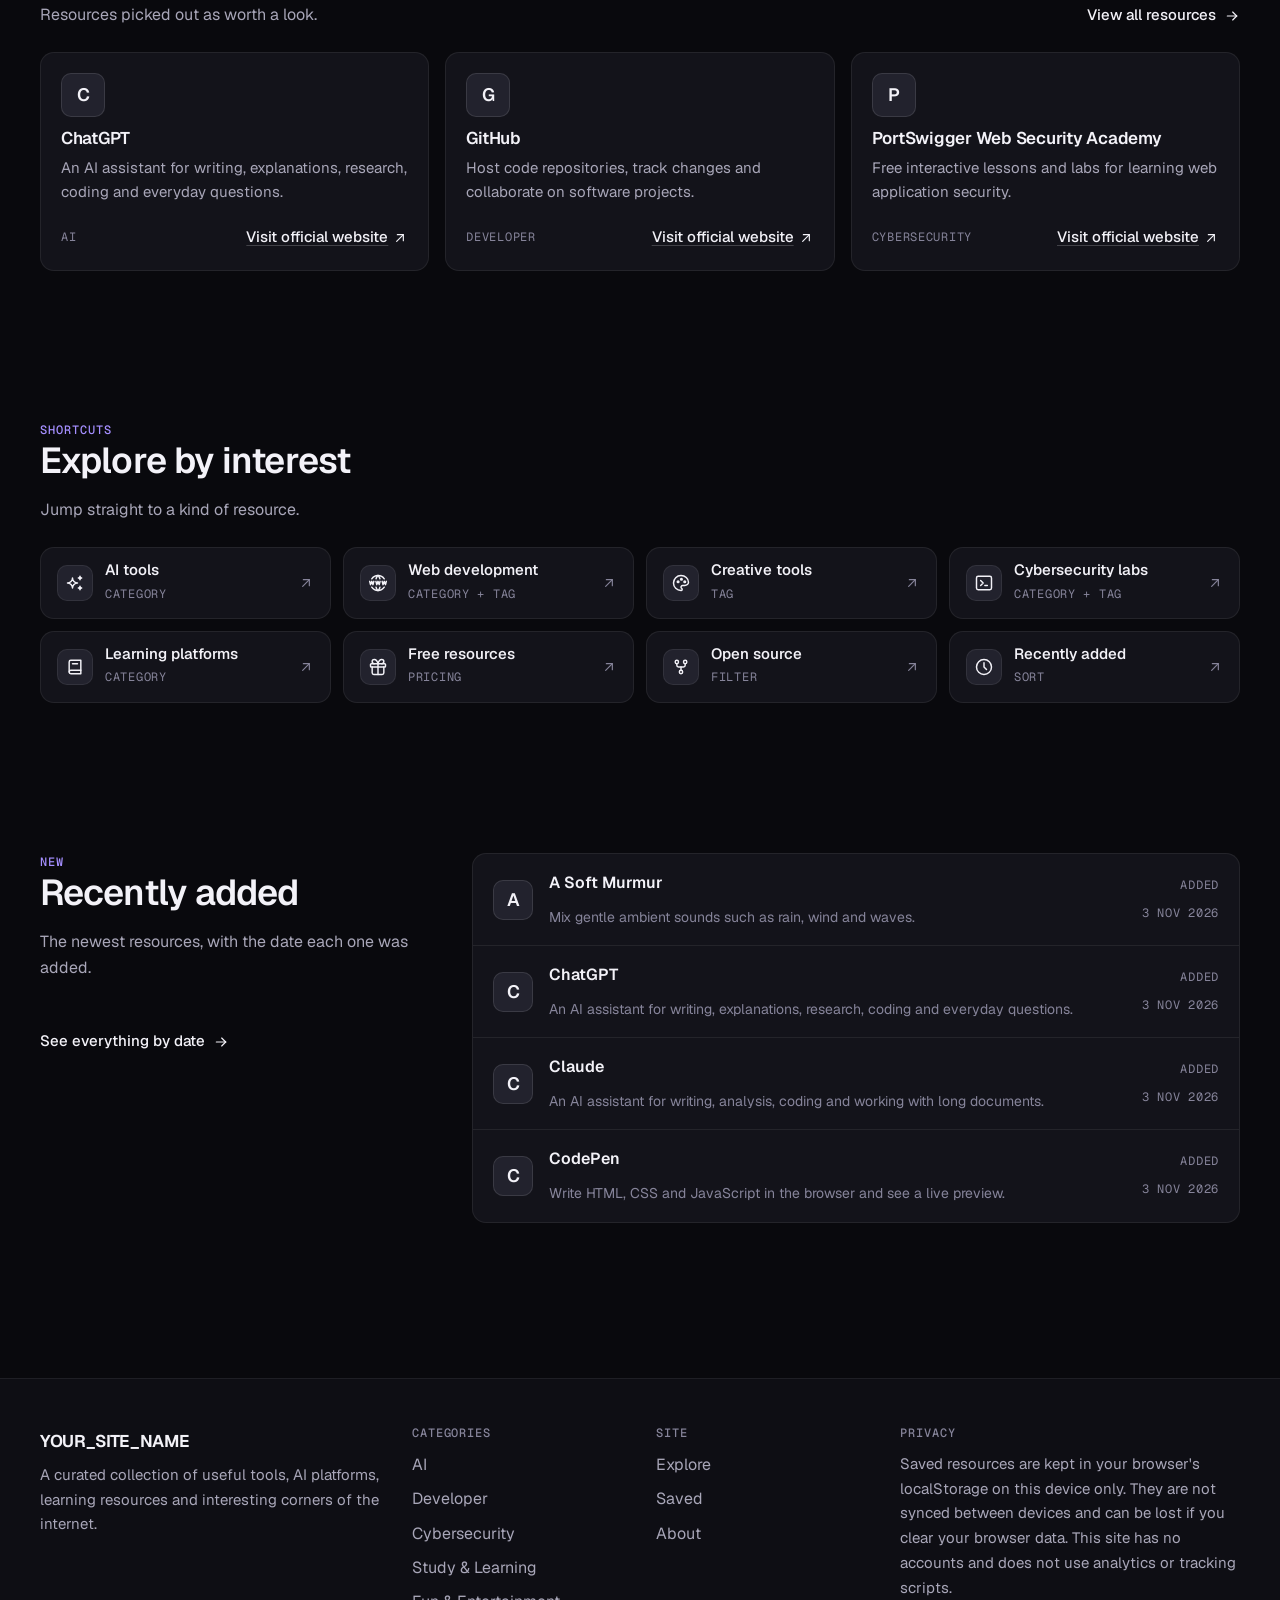
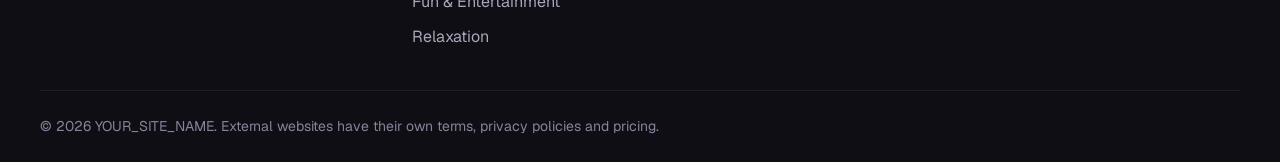
==== commit 20315ffb: "Complete Stage 5 resource collection" ====
--- a/index.html
+++ b/index.html
@@ -115,7 +115,7 @@
       </div>
     </section>
 
-    <!-- 3. Featured discoveries (layout only: real resources arrive in a later stage) -->
+    <!-- 3. Featured discoveries (selected resources are loaded from resources.json) -->
     <section class="section" id="featured" aria-labelledby="featured-heading">
       <div class="container">
         <div class="section-head-row" data-reveal>
@@ -126,67 +126,12 @@
           </div>
           <a class="link-arrow" href="explore.html?sort=featured">View all resources <span data-icon="arrow-right"></span></a>
         </div>
-        <ul class="card-grid" id="featured-grid" aria-hidden="true" data-reveal-stagger>
-          <li>
-            <article class="resource-card is-skeleton">
-              <div class="resource-card-top">
-                <span class="monogram"></span>
-                <span class="heart" data-icon="heart"></span>
-              </div>
-              <div class="resource-card-body">
-                <span class="skeleton skeleton-lg w-60"></span>
-                <span class="skeleton w-30"></span>
-                <span class="skeleton w-100"></span>
-                <span class="skeleton w-80"></span>
-              </div>
-              <div class="resource-card-footer">
-                <span class="skeleton skeleton-pill"></span>
-                <span class="skeleton w-20 push-right"></span>
-              </div>
-            </article>
-          </li>
-          <li>
-            <article class="resource-card is-skeleton">
-              <div class="resource-card-top">
-                <span class="monogram"></span>
-                <span class="heart" data-icon="heart"></span>
-              </div>
-              <div class="resource-card-body">
-                <span class="skeleton skeleton-lg w-60"></span>
-                <span class="skeleton w-30"></span>
-                <span class="skeleton w-100"></span>
-                <span class="skeleton w-80"></span>
-              </div>
-              <div class="resource-card-footer">
-                <span class="skeleton skeleton-pill"></span>
-                <span class="skeleton w-20 push-right"></span>
-              </div>
-            </article>
-          </li>
-          <li class="only-desktop">
-            <article class="resource-card is-skeleton">
-              <div class="resource-card-top">
-                <span class="monogram"></span>
-                <span class="heart" data-icon="heart"></span>
-              </div>
-              <div class="resource-card-body">
-                <span class="skeleton skeleton-lg w-60"></span>
-                <span class="skeleton w-30"></span>
-                <span class="skeleton w-100"></span>
-                <span class="skeleton w-80"></span>
-              </div>
-              <div class="resource-card-footer">
-                <span class="skeleton skeleton-pill"></span>
-                <span class="skeleton w-20 push-right"></span>
-              </div>
-            </article>
-          </li>
-        </ul>
-        <p class="section-note">Featured resources will appear here once they have been added.</p>
-      </div>
-    </section>
-
-    <!-- 4. Discovery shortcuts (plain links for now; later stages make Explore read the address) -->
+        <ul class="card-grid" id="featured-grid" aria-live="polite" data-reveal-stagger></ul>
+        <p class="section-note" id="featured-note" hidden>No featured resources have been selected yet.</p>
+      </div>
+    </section>
+
+    <!-- 4. Discovery shortcuts (links pre-filter the Explore page) -->
     <section class="section" id="interests" aria-labelledby="interests-heading">
       <div class="container">
         <div class="section-head" data-reveal>
@@ -246,7 +191,7 @@
             </a>
           </li>
           <li>
-            <a class="interest" href="explore.html?pricing=Free">
+            <a class="interest" href="explore.html?pricing=free">
               <span class="icon-tile" data-icon="gift"></span>
               <span class="interest-text">
                 <strong>Free resources</strong>
@@ -279,7 +224,7 @@
       </div>
     </section>
 
-    <!-- 5. Recently added (layout only) -->
+    <!-- 5. Recently added (loaded from resources.json) -->
     <section class="section" id="recent" aria-labelledby="recent-heading">
       <div class="container split">
         <div data-reveal>
@@ -289,54 +234,9 @@
             <p>The newest resources, with the date each one was added.</p>
           </div>
           <a class="link-arrow" href="explore.html?sort=recent">See everything by date <span data-icon="arrow-right"></span></a>
-          <p class="section-note">New resources will appear here once they have been added.</p>
-        </div>
-        <ul class="recent-list" aria-hidden="true" data-reveal-stagger>
-            <li class="recent-row">
-              <span class="monogram"></span>
-              <span class="recent-lines">
-                <span class="skeleton skeleton-lg w-40"></span>
-                <span class="skeleton w-60"></span>
-              </span>
-              <span class="recent-date">
-                <span class="mono-label">Added</span>
-                <span class="skeleton w-60"></span>
-              </span>
-            </li>
-            <li class="recent-row">
-              <span class="monogram"></span>
-              <span class="recent-lines">
-                <span class="skeleton skeleton-lg w-50"></span>
-                <span class="skeleton w-30"></span>
-              </span>
-              <span class="recent-date">
-                <span class="mono-label">Added</span>
-                <span class="skeleton w-60"></span>
-              </span>
-            </li>
-            <li class="recent-row">
-              <span class="monogram"></span>
-              <span class="recent-lines">
-                <span class="skeleton skeleton-lg w-30"></span>
-                <span class="skeleton w-50"></span>
-              </span>
-              <span class="recent-date">
-                <span class="mono-label">Added</span>
-                <span class="skeleton w-60"></span>
-              </span>
-            </li>
-            <li class="recent-row">
-              <span class="monogram"></span>
-              <span class="recent-lines">
-                <span class="skeleton skeleton-lg w-60"></span>
-                <span class="skeleton w-40"></span>
-              </span>
-              <span class="recent-date">
-                <span class="mono-label">Added</span>
-                <span class="skeleton w-60"></span>
-              </span>
-            </li>
-        </ul>
+          <p class="section-note" id="recent-note" hidden>No resources have been added yet.</p>
+        </div>
+        <ul class="recent-list" id="recent-list" aria-live="polite" data-reveal-stagger></ul>
       </div>
     </section>
 
--- a/assets/css/style.css
+++ b/assets/css/style.css
@@ -282,22 +282,8 @@
   opacity: 0;
 }
 
-/* ----- Motion: smooth page-to-page navigation -----
-   Chrome, Edge and recent Safari cross-fade between pages with this. Browsers
-   that do not support it simply navigate as normal. Off for reduced motion. */
-@media (prefers-reduced-motion: no-preference) {
-  @view-transition {
-    navigation: auto;
-  }
-
-  ::view-transition-old(root) {
-    animation-duration: 140ms;
-  }
-
-  ::view-transition-new(root) {
-    animation-duration: 240ms;
-  }
-}
+/* Cross-document View Transitions are intentionally disabled.
+   Browser support and opt-in state vary; normal page navigation is more reliable. */
 
 /* ----- Respect visitors who ask their device for less motion ----- */
 @media (prefers-reduced-motion: reduce) {
--- a/assets/css/home.css
+++ b/assets/css/home.css
@@ -374,3 +374,25 @@
     display: none;
   }
 }
+
+
+.recent-resource-link {
+  color: var(--text-1);
+  font-weight: 600;
+  text-decoration: none;
+}
+
+.recent-resource-link:hover {
+  color: var(--lime);
+}
+
+.recent-resource-link:focus-visible {
+  outline: 2px solid var(--lime);
+  outline-offset: 3px;
+  border-radius: 3px;
+}
+
+.recent-lines > span:not(.skeleton) {
+  color: var(--text-3);
+  font-size: 0.875rem;
+}
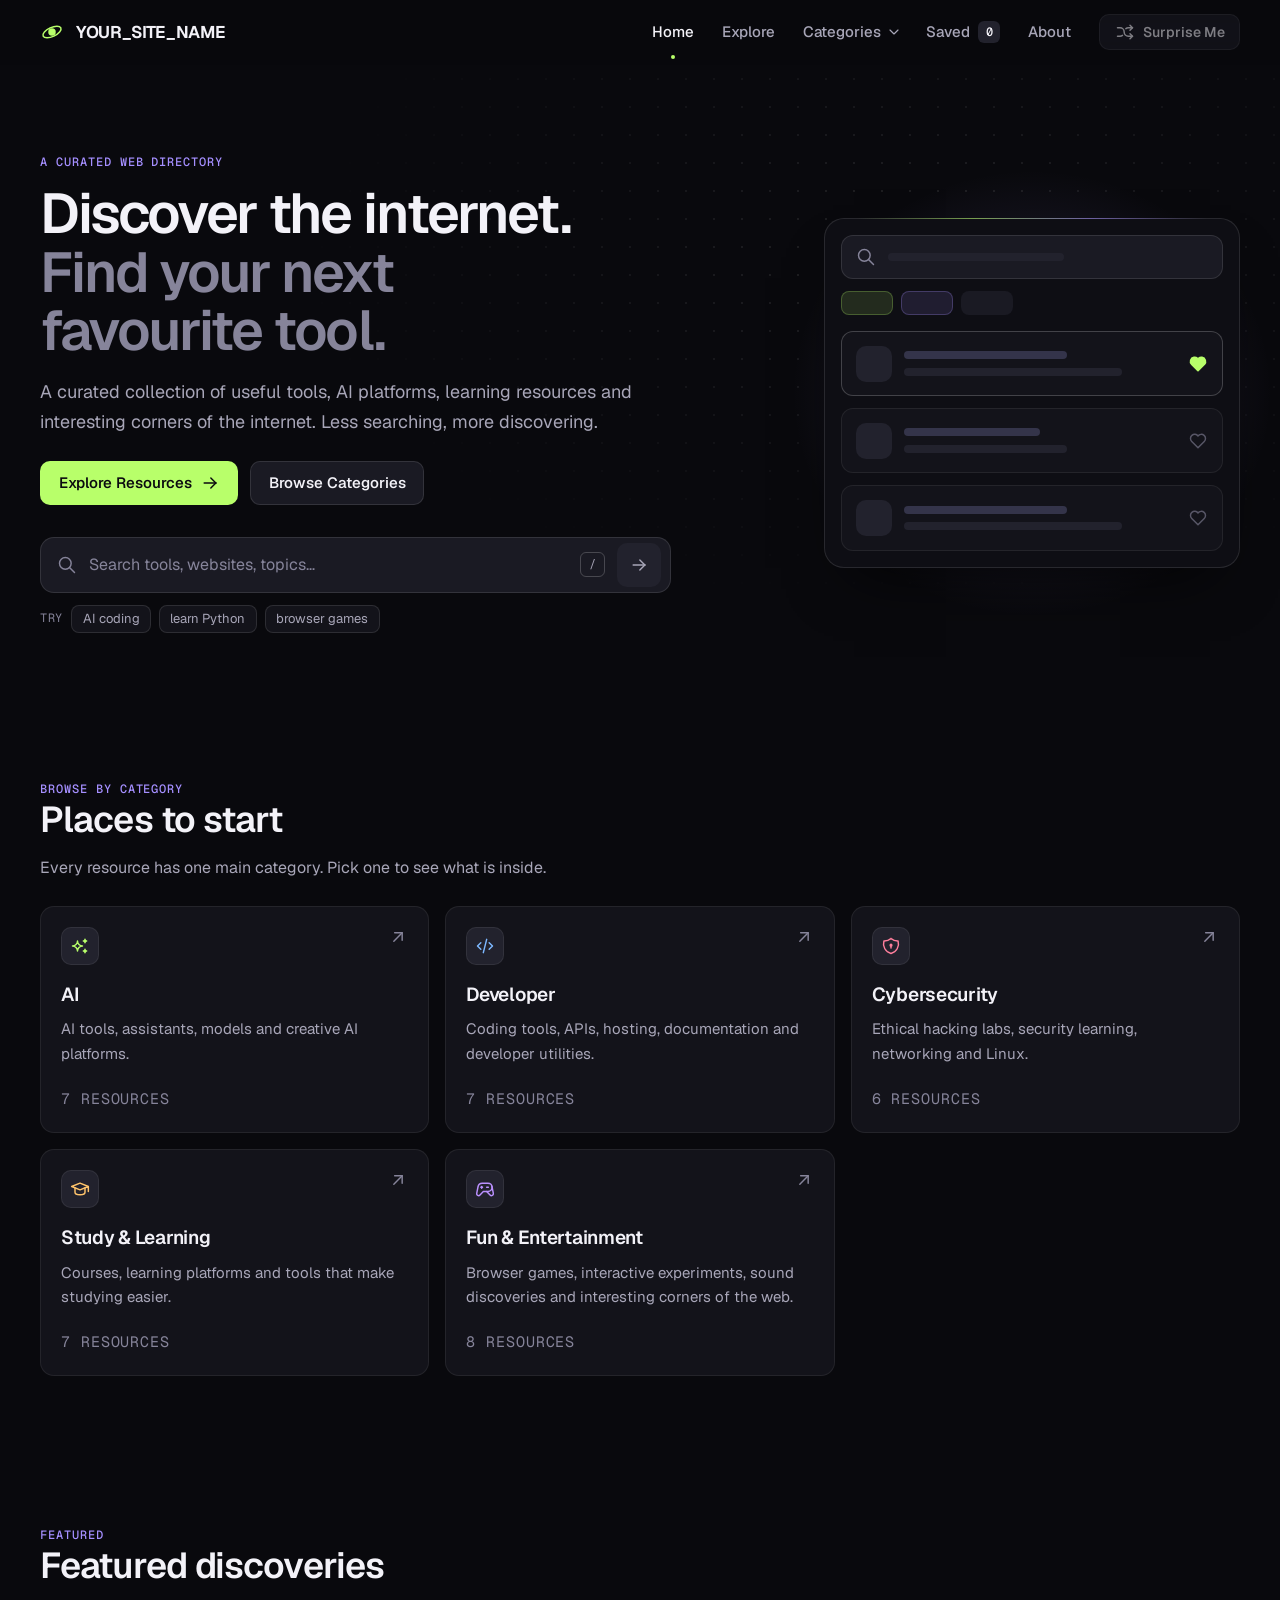
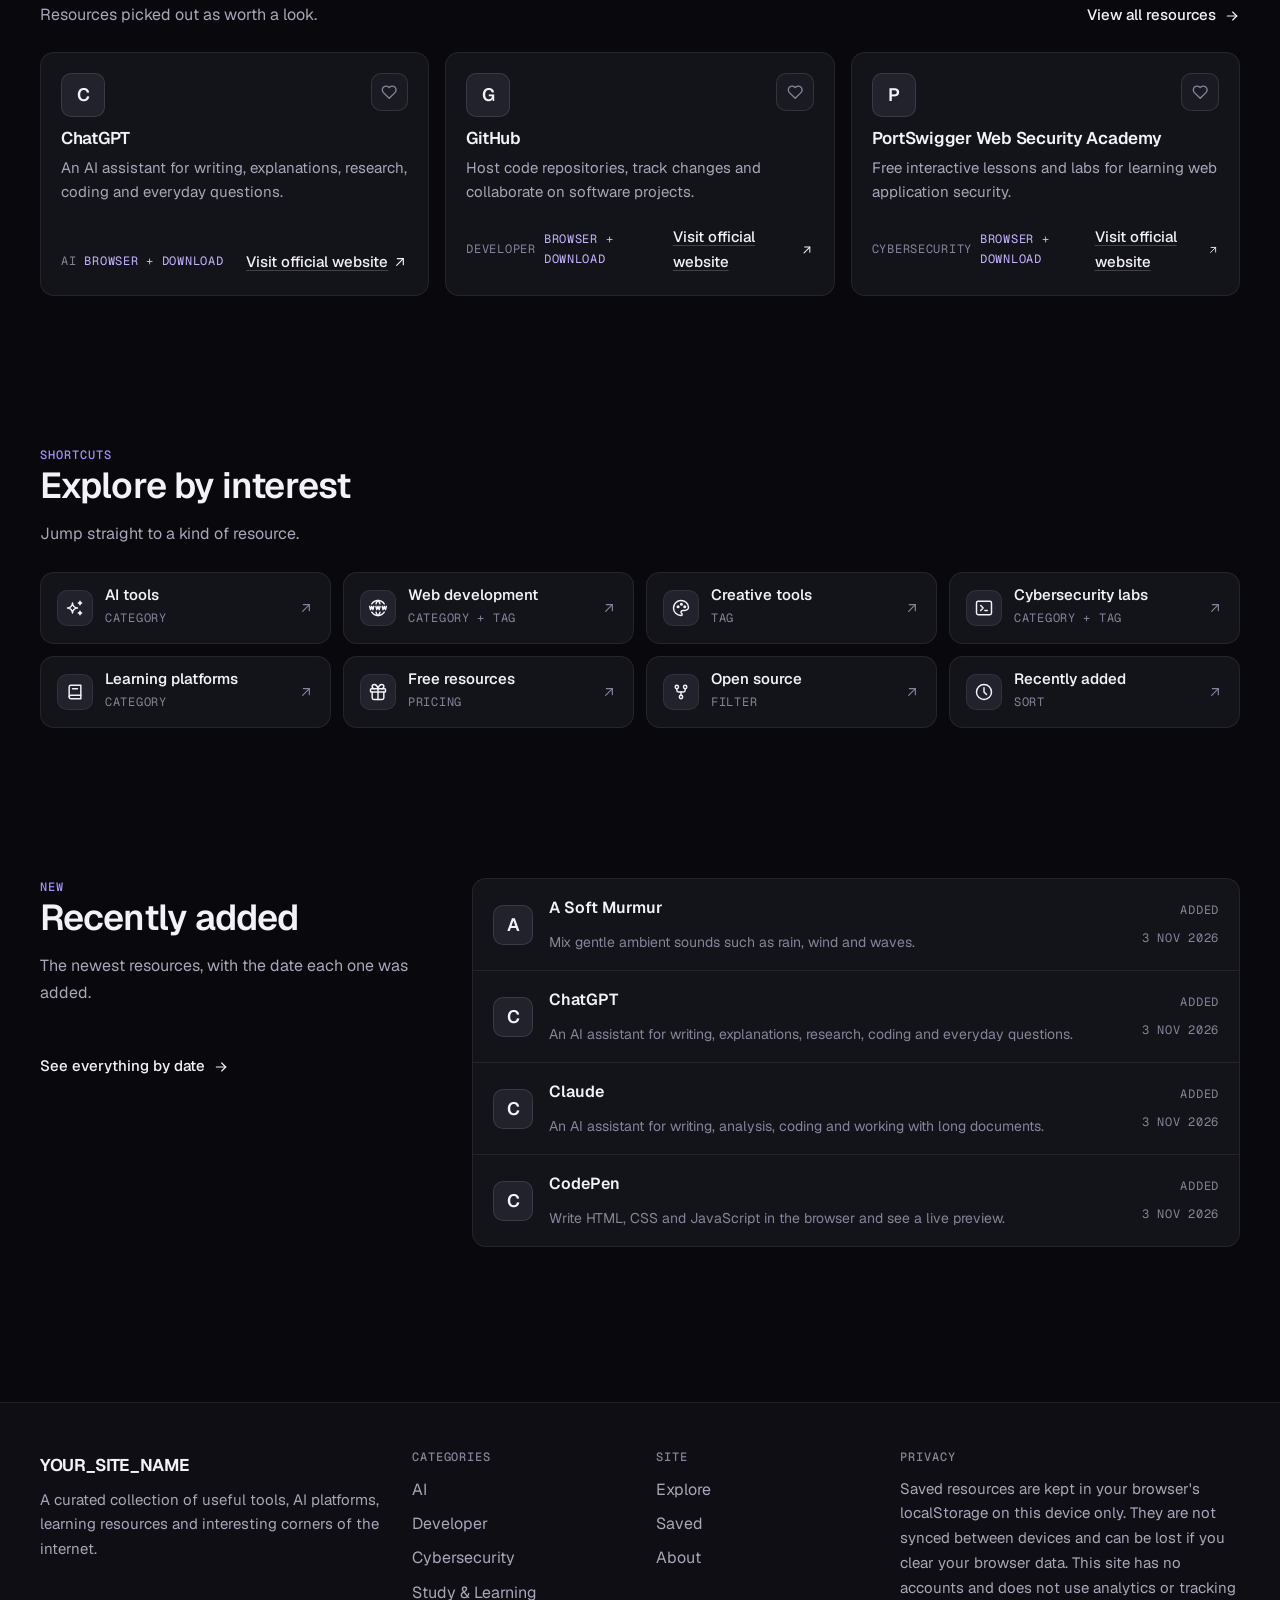
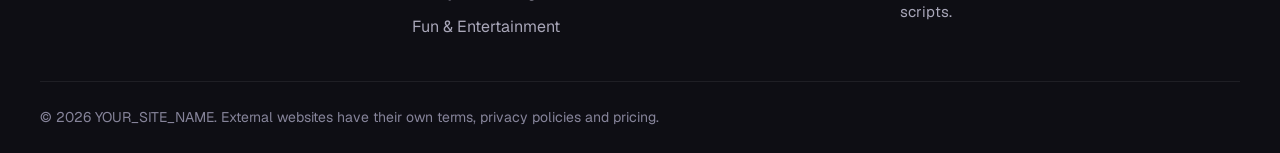
==== commit 0df32325: "stage 6 feat: implement saved resources and data architecture" ====
--- a/index.html
+++ b/index.html
@@ -103,12 +103,12 @@
       </div>
     </section>
 
-    <!-- 2. Categories (home.js builds the six cards from data/categories.json) -->
+    <!-- 2. Categories (home.js builds the category cards from data/categories.json) -->
     <section class="section" id="categories" aria-labelledby="categories-heading">
       <div class="container">
         <div class="section-head" data-reveal>
           <p class="eyebrow">Browse by category</p>
-          <h2 id="categories-heading">Six places to start</h2>
+          <h2 id="categories-heading">Places to start</h2>
           <p>Every resource has one main category. Pick one to see what is inside.</p>
         </div>
         <ul class="card-grid" id="category-grid" data-reveal-stagger></ul>
@@ -141,7 +141,7 @@
         </div>
         <ul class="interest-grid" data-reveal-stagger>
           <li>
-            <a class="interest" href="explore.html?category=AI">
+            <a class="interest" href="explore.html?category=ai">
               <span class="icon-tile" data-icon="sparkles"></span>
               <span class="interest-text">
                 <strong>AI tools</strong>
@@ -151,7 +151,7 @@
             </a>
           </li>
           <li>
-            <a class="interest" href="explore.html?category=Developer&amp;tag=Web%20development">
+            <a class="interest" href="explore.html?category=developer&amp;tag=Web%20development">
               <span class="icon-tile" data-icon="world-www"></span>
               <span class="interest-text">
                 <strong>Web development</strong>
@@ -171,7 +171,7 @@
             </a>
           </li>
           <li>
-            <a class="interest" href="explore.html?category=Cybersecurity&amp;tag=Labs">
+            <a class="interest" href="explore.html?category=cybersecurity&amp;tag=Labs">
               <span class="icon-tile" data-icon="terminal-2"></span>
               <span class="interest-text">
                 <strong>Cybersecurity labs</strong>
@@ -181,7 +181,7 @@
             </a>
           </li>
           <li>
-            <a class="interest" href="explore.html?category=Study%20%26%20Learning">
+            <a class="interest" href="explore.html?category=study-learning">
               <span class="icon-tile" data-icon="book-2"></span>
               <span class="interest-text">
                 <strong>Learning platforms</strong>
--- a/assets/css/components.css
+++ b/assets/css/components.css
@@ -736,9 +736,8 @@
   border-color: var(--border-strong);
 }
 
-.category-card:hover .icon-tile {
-  color: var(--lime);
-}
+.category-card .icon-tile { color: var(--category-accent, var(--lime)); }
+.category-card:hover .icon-tile { color: var(--lime); }
 
 .category-card-top {
   display: flex;
@@ -1179,3 +1178,68 @@
   font-size: 0.75rem;
   letter-spacing: 0.04em;
 }
+
+/* Shared, accessible resource save control used on Home, Explore and Saved. */
+.save-button {
+  width: 2.35rem;
+  height: 2.35rem;
+  flex: none;
+  display: inline-grid;
+  place-items: center;
+  padding: 0;
+  border: 1px solid var(--border);
+  border-radius: 10px;
+  background: var(--surface-2);
+  color: var(--text-3);
+  cursor: pointer;
+  transition: color var(--dur-fast) ease, border-color var(--dur-fast) ease,
+    background var(--dur-fast) ease, transform var(--dur-fast) ease;
+}
+.save-button:hover {
+  transform: translateY(-1px);
+  color: var(--lime);
+  border-color: var(--lime-border);
+  background: var(--lime-tint);
+}
+.save-button[aria-pressed="true"] { color: var(--lime); border-color: var(--lime-border); }
+.save-button:focus-visible { outline: 2px solid var(--lime); outline-offset: 3px; }
+.save-button .icon { width: 1.15rem; height: 1.15rem; }
+
+.save-feedback {
+  position: fixed;
+  z-index: 100;
+  left: 50%;
+  bottom: 1.25rem;
+  max-width: min(90vw, 28rem);
+  padding: .8rem 1rem;
+  border: 1px solid var(--lime-border);
+  border-radius: 12px;
+  background: #1b2115;
+  color: #eaffd5;
+  box-shadow: 0 12px 36px rgba(0, 0, 0, .35);
+  font-size: .82rem;
+  font-weight: 600;
+  text-align: center;
+  opacity: 0;
+  pointer-events: none;
+  transform: translate(-50%, .5rem);
+  transition: opacity var(--dur-base) ease, transform var(--dur-base) ease;
+}
+.save-feedback.is-visible { opacity: 1; transform: translate(-50%, 0); }
+
+.directory-card-icon { position: relative; overflow: hidden; }
+.directory-card-icon.has-image .directory-card-fallback { visibility: hidden; }
+.directory-card-fallback { display: grid; place-items: center; }
+.directory-card-image {
+  position: absolute;
+  inset: 0;
+  width: 100%;
+  height: 100%;
+  object-fit: contain;
+  padding: .3rem;
+  background: var(--surface-2);
+}
+.monogram { position: relative; overflow: hidden; }
+.resource-card-image { position: absolute; inset: 0; width: 100%; height: 100%; object-fit: contain; padding: .25rem; background: var(--surface-3); }
+
+.resource-card-footer .resource-access-type { color: #c7b5ff; }
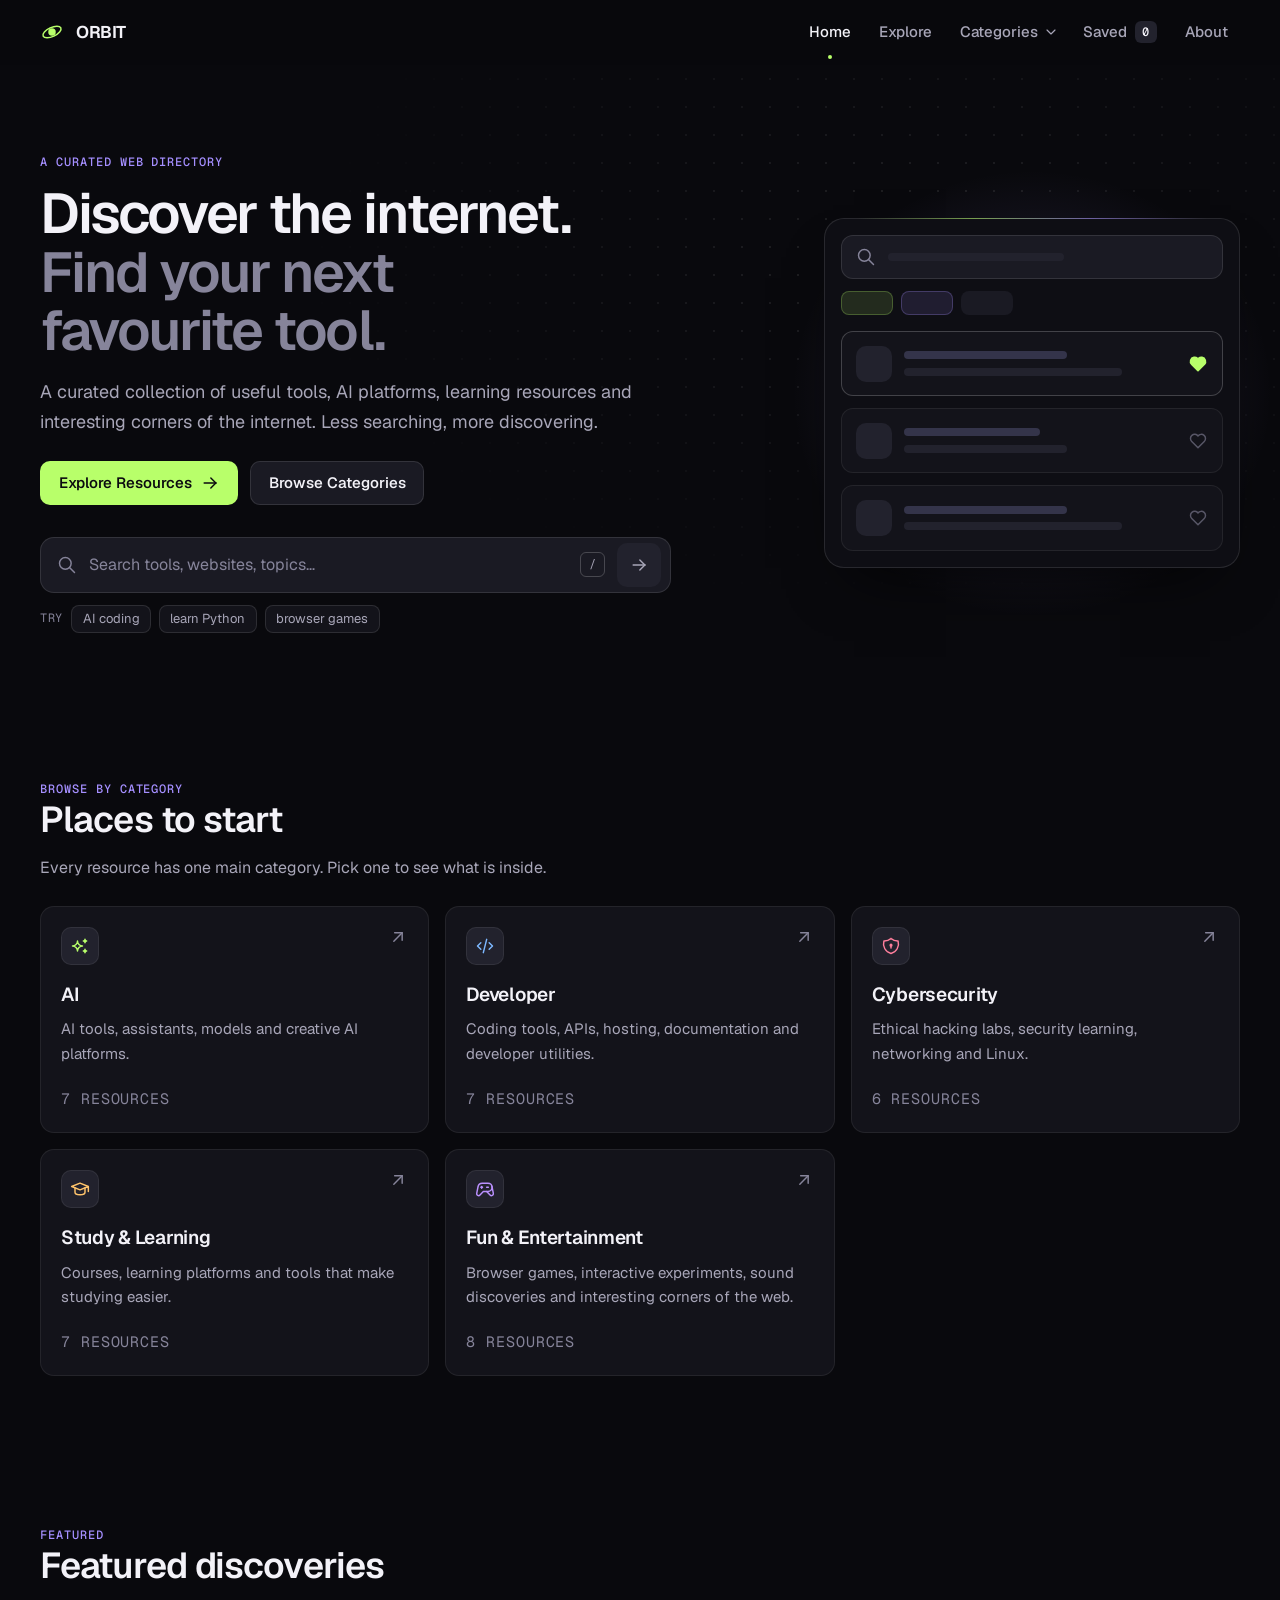
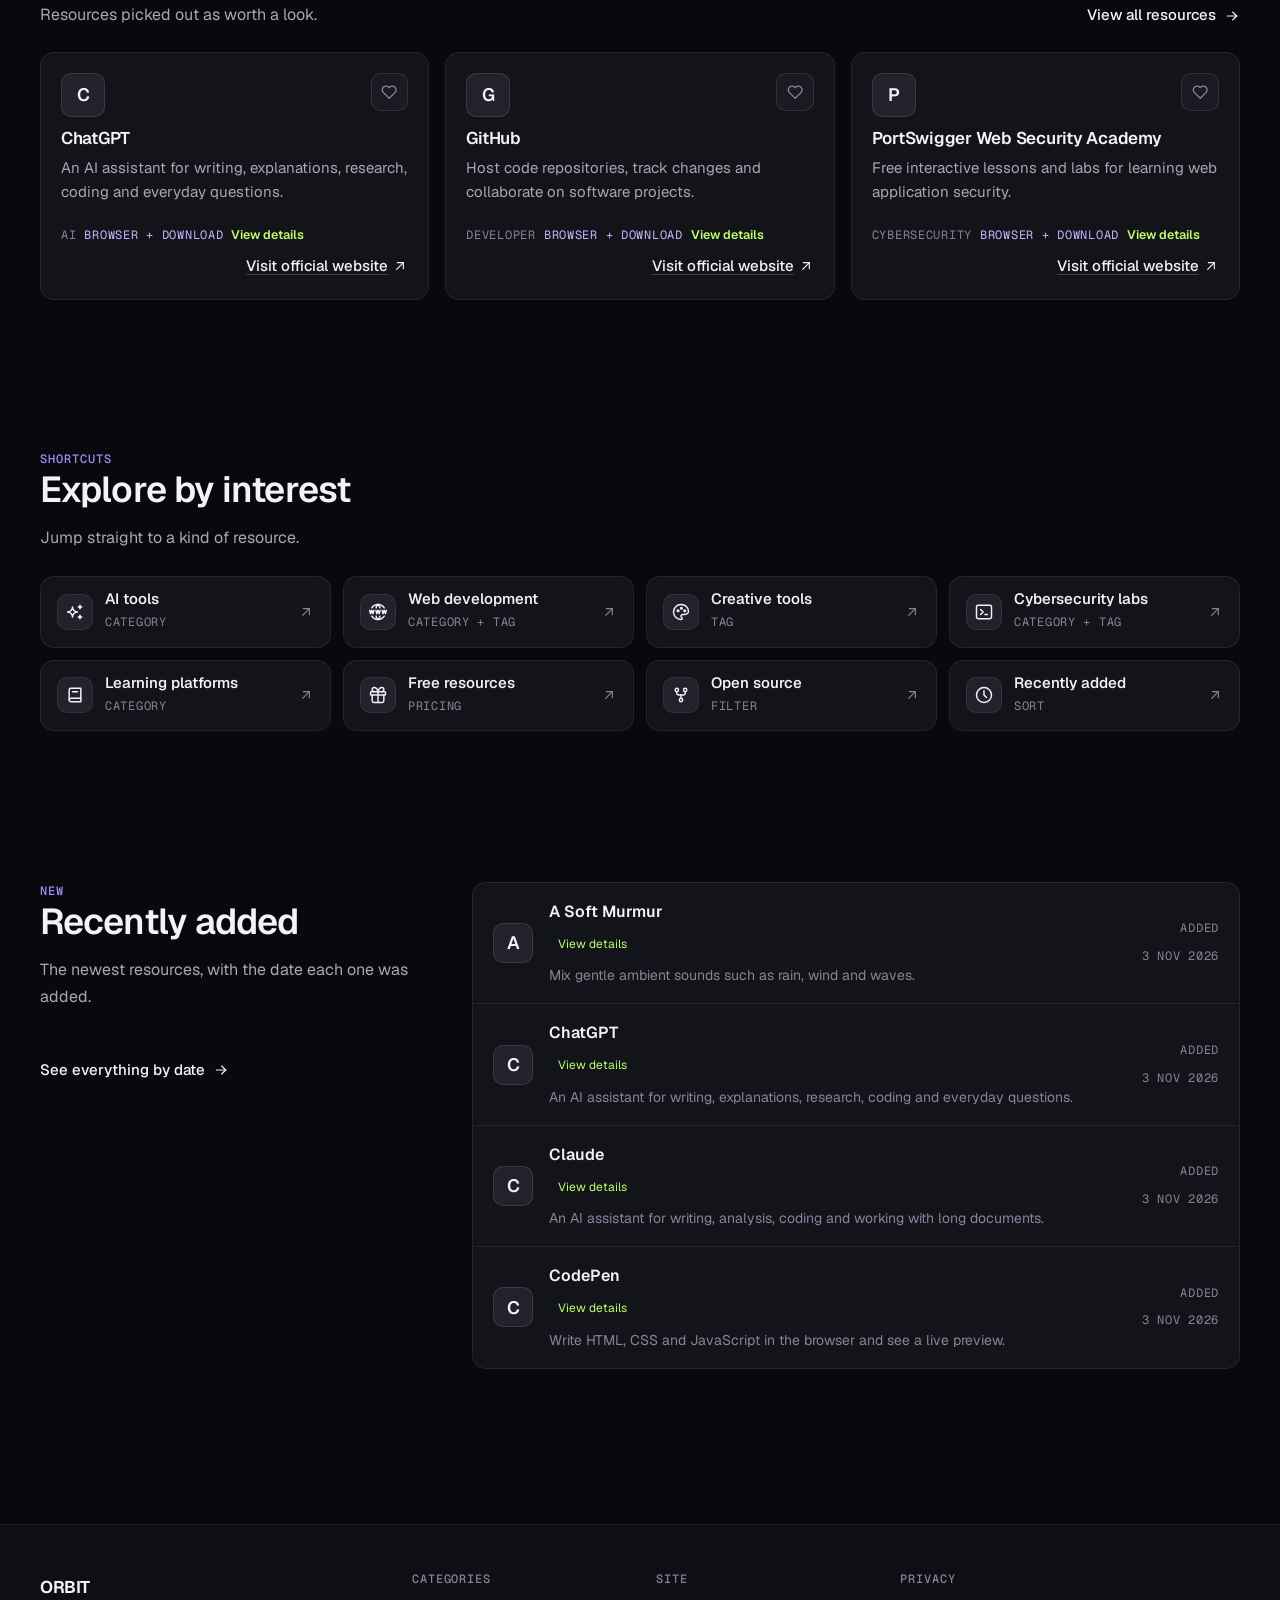
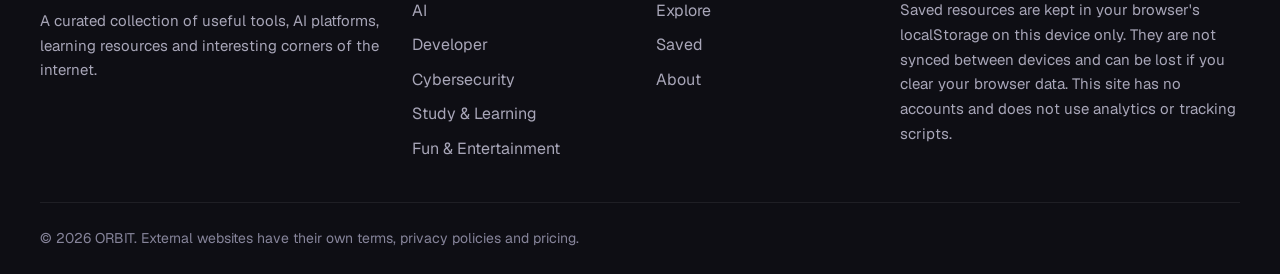
==== commit bc4d4b8e: "Stage 9: Final Page Integration" ====
--- a/index.html
+++ b/index.html
@@ -3,7 +3,7 @@
 <head>
   <meta charset="utf-8">
   <meta name="viewport" content="width=device-width, initial-scale=1">
-  <title>YOUR_SITE_NAME</title>
+  <title>ORBIT</title>
   <meta name="description" content="A curated collection of useful tools, AI platforms, learning resources and interesting corners of the internet.">
   <meta name="color-scheme" content="dark">
   <meta name="theme-color" content="#09090d">
--- a/assets/css/components.css
+++ b/assets/css/components.css
@@ -888,6 +888,7 @@
 
 .resource-card-footer {
   display: flex;
+  flex-wrap: wrap;
   align-items: center;
   gap: var(--space-2);
   margin-top: auto;
@@ -1159,24 +1160,11 @@
 }
 
 
-/* ---------- Placeholder pages (Explore, Saved, About) ----------
-   Delete these two rules when those pages get their real content. */
+/* ---------- Shared page intro (Explore, Saved and About) ---------- */
 
 .page-intro {
   padding-block: clamp(2.5rem, 1.5rem + 5vw, 5rem) var(--space-5);
   max-width: 48rem;
-}
-
-.preview-note {
-  display: inline-block;
-  margin-bottom: var(--space-5);
-  padding: 0.3rem 0.75rem;
-  border: 1px dashed var(--violet-border);
-  border-radius: var(--radius-sm);
-  color: var(--violet-text);
-  font-family: var(--font-mono);
-  font-size: 0.75rem;
-  letter-spacing: 0.04em;
 }
 
 /* Shared, accessible resource save control used on Home, Explore and Saved. */
@@ -1243,3 +1231,10 @@
 .resource-card-image { position: absolute; inset: 0; width: 100%; height: 100%; object-fit: contain; padding: .25rem; background: var(--surface-3); }
 
 .resource-card-footer .resource-access-type { color: #c7b5ff; }
+
+/* Stage 7 shared resource-card actions (Explore, Saved and related cards). */
+.directory-card-actions { display: grid; gap: .45rem; margin-top: 1rem; padding-top: .8rem; border-top: 1px solid var(--border-subtle); }
+.directory-card-actions .directory-card-link { margin-top: 0; padding-top: .25rem; border-top: 0; }
+.directory-card-details { color: var(--lime); font-size: .8rem; font-weight: 650; text-decoration: none; }
+.directory-card-details:hover { color: var(--lime-hover); }
+.directory-card-link[hidden] { display: none; }
--- a/assets/css/home.css
+++ b/assets/css/home.css
@@ -396,3 +396,9 @@
   color: var(--text-3);
   font-size: 0.875rem;
 }
+
+.resource-details-link { color: var(--lime); font-size: .78rem; font-weight: 600; text-decoration: none; }
+.resource-details-link:hover { color: var(--lime-hover); }
+
+.recent-details-link { margin-left: .55rem; color: var(--lime); font-size: .75rem; text-decoration: none; }
+.recent-details-link:hover { color: var(--lime-hover); }
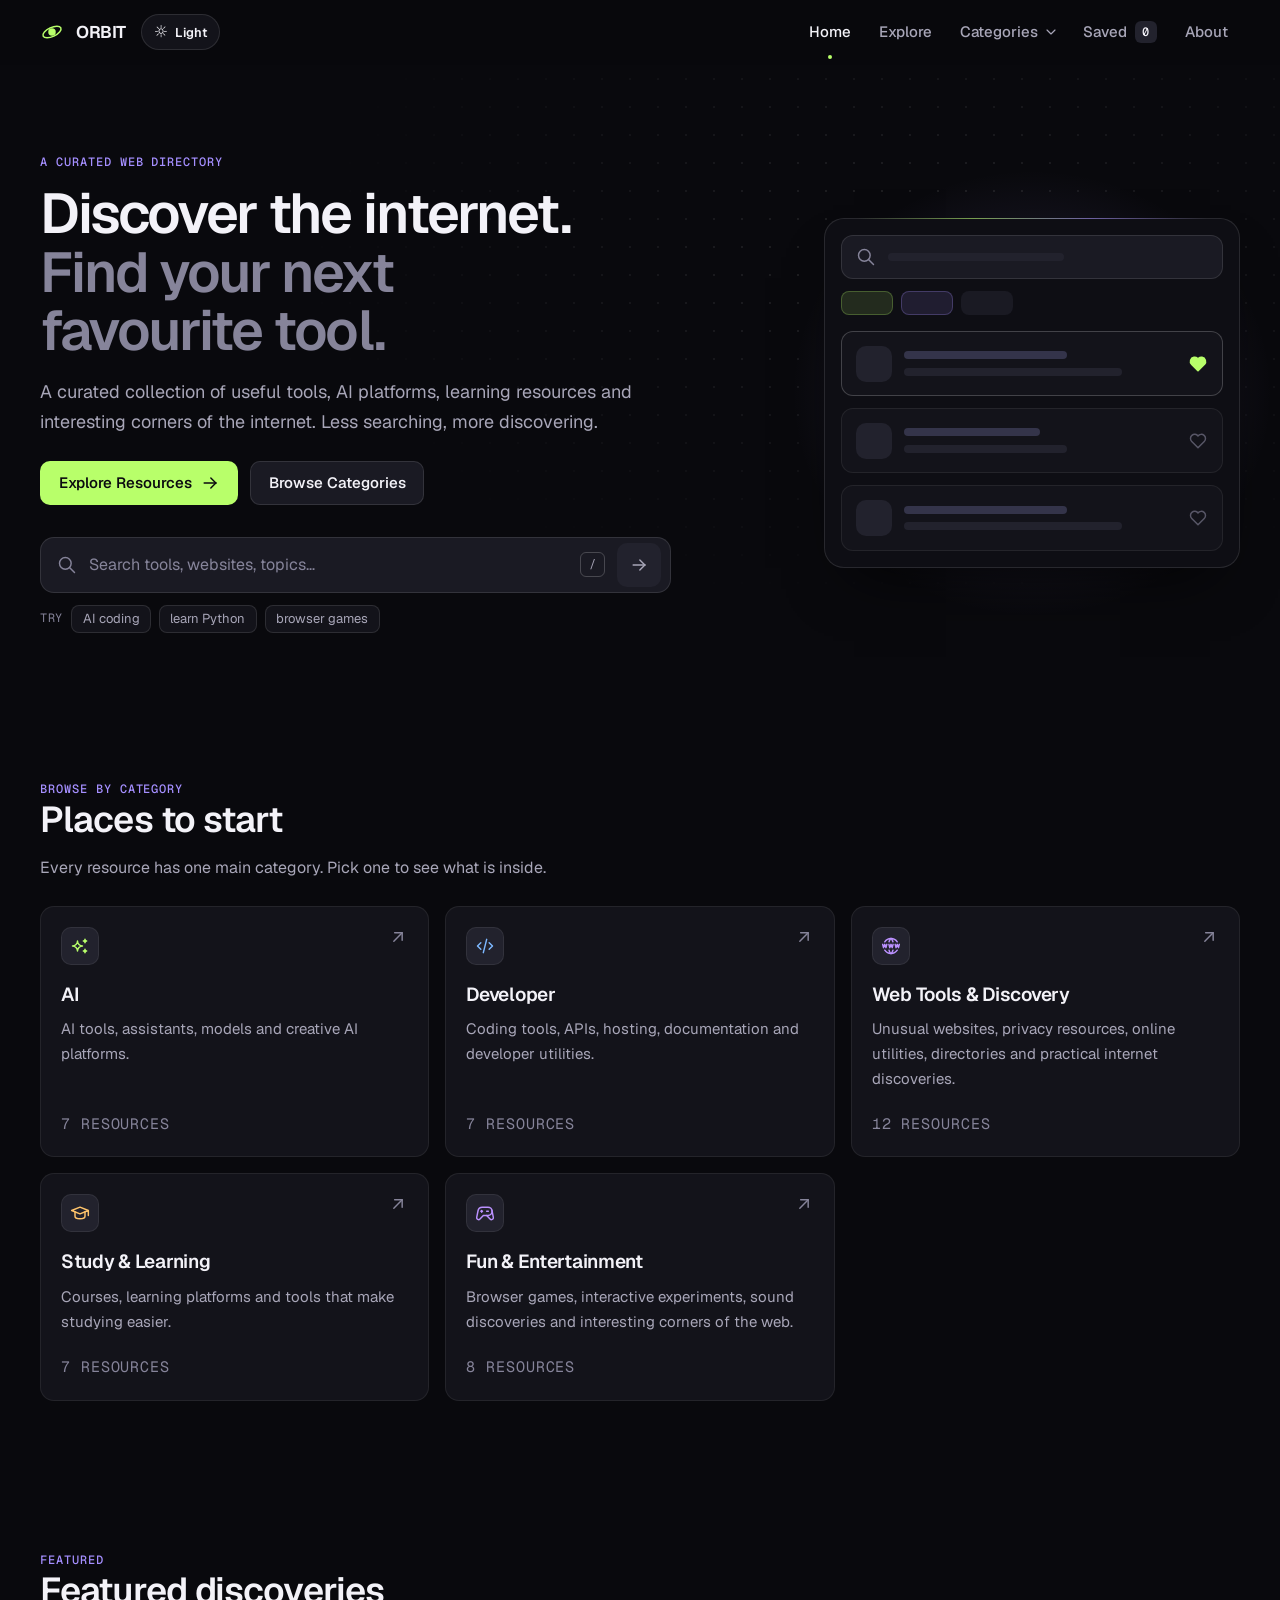
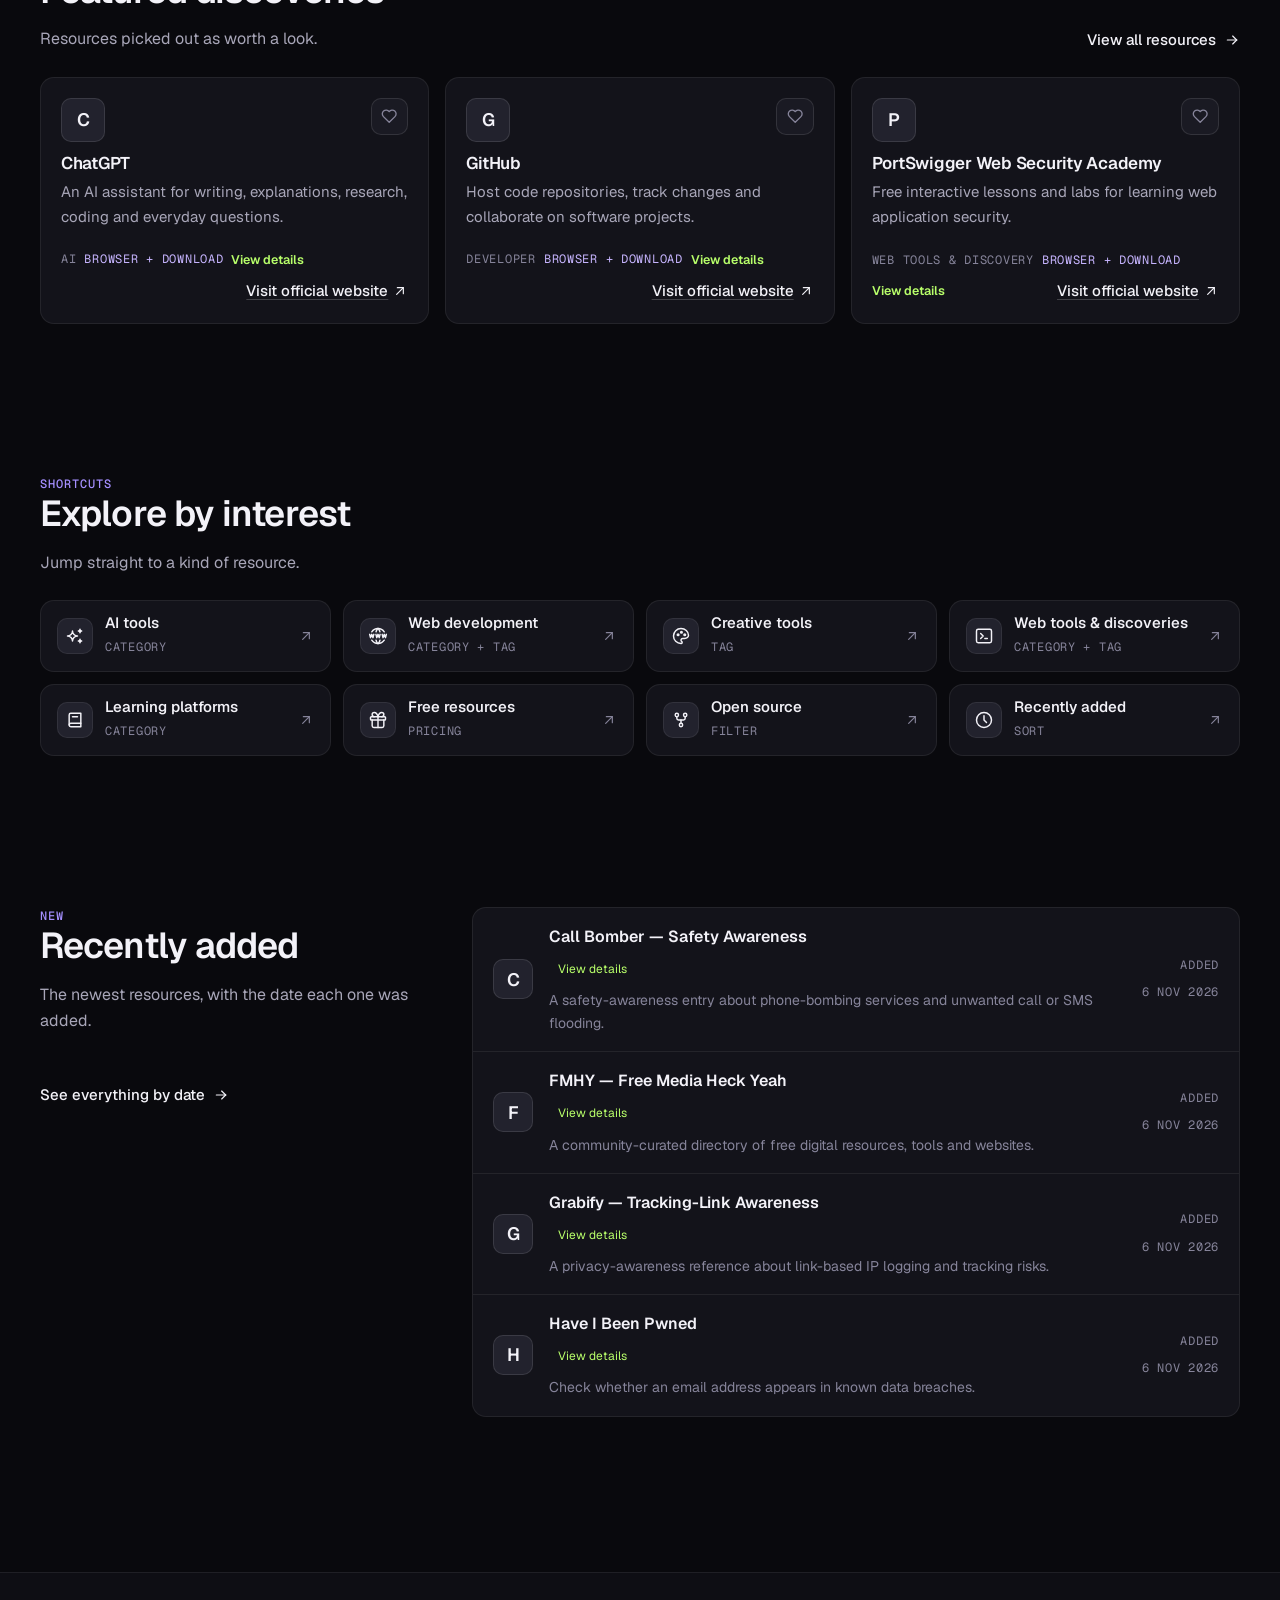
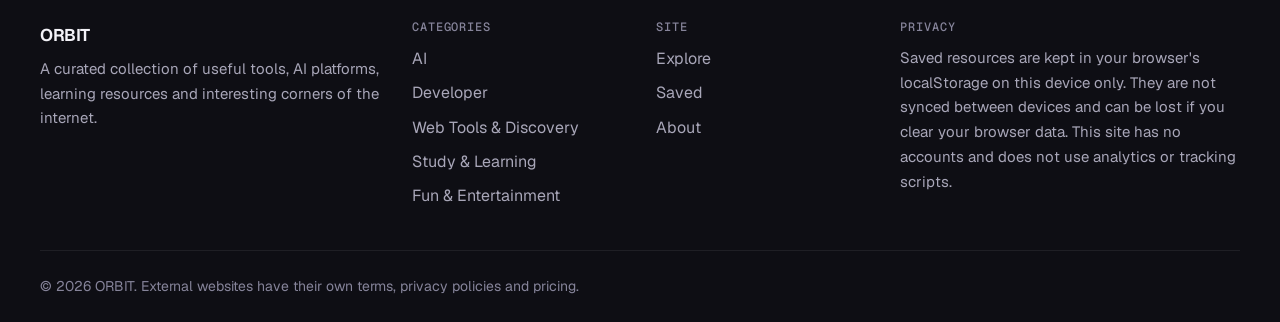
==== commit fb7150cf: "V.1 light theme , add tools" ====
--- a/index.html
+++ b/index.html
@@ -5,18 +5,28 @@
   <meta name="viewport" content="width=device-width, initial-scale=1">
   <title>ORBIT</title>
   <meta name="description" content="A curated collection of useful tools, AI platforms, learning resources and interesting corners of the internet.">
-  <meta name="color-scheme" content="dark">
+  <meta name="color-scheme" content="light dark">
   <meta name="theme-color" content="#09090d">
-  <link rel="icon" href="data:image/svg+xml,%3Csvg xmlns='http://www.w3.org/2000/svg' viewBox='0 0 32 32'%3E%3Ccircle cx='16' cy='16' r='14' fill='%23b8ff6a'/%3E%3C/svg%3E">
+  <link rel="icon" href="favicon.ico">
 
   <!-- Start downloading the fonts right away so text does not flicker -->
   <link rel="preload" href="assets/fonts/geist-latin-wght-normal.woff2" as="font" type="font/woff2" crossorigin>
   <link rel="preload" href="assets/fonts/geist-mono-latin-wght-normal.woff2" as="font" type="font/woff2" crossorigin>
 
+  <script>
+    (() => {
+      try {
+        const theme = localStorage.getItem("orbit.theme.v1") || "dark";
+        document.documentElement.dataset.theme = theme === "light" ? "light" : "dark";
+        document.documentElement.style.colorScheme = theme === "light" ? "light" : "dark";
+      } catch {}
+    })();
+  </script>
   <link rel="stylesheet" href="assets/css/style.css">
   <link rel="stylesheet" href="assets/css/components.css">
   <link rel="stylesheet" href="assets/css/home.css">
   <!-- type="module" scripts load after the page is ready -->
+  <link rel="stylesheet" href="assets/css/theme.css">
   <script type="module" src="assets/js/app.js"></script>
   <script type="module" src="assets/js/home.js"></script>
 </head>
@@ -70,7 +80,7 @@
         </div>
 
         <!-- Decorative picture of the Explore page, made of plain shapes. No words, no claims. -->
-        <div class="hero-visual enter" style="--i:3" aria-hidden="true">
+        <div class="hero-visual" aria-hidden="true">
           <div class="mock">
             <div class="mock-search">
               <span data-icon="search"></span>
@@ -99,6 +109,24 @@
               </div>
             </div>
           </div>
+          <div class="orbit-art"><svg class="orbit" viewBox="0 0 520 520" focusable="false">
+            <circle class="orbit-ring" cx="260" cy="260" r="80"></circle>
+            <circle class="orbit-ring" cx="260" cy="260" r="140"></circle>
+            <circle class="orbit-ring" cx="260" cy="260" r="200"></circle>
+            <circle class="orbit-ring" cx="260" cy="260" r="256"></circle>
+            <g class="orbit-turn">
+              <circle class="orbit-planet ai" cx="340" cy="260" r="17"></circle>
+              <circle class="orbit-planet fun" cx="60" cy="260" r="12"></circle>
+            </g>
+            <g class="orbit-turn is-back">
+              <circle class="orbit-planet developer" cx="260" cy="120" r="21"></circle>
+            </g>
+            <g class="orbit-turn is-slow">
+              <circle class="orbit-planet cybersecurity" cx="401" cy="401" r="15"></circle>
+              <circle class="orbit-planet study" cx="119" cy="119" r="19"></circle>
+            </g>
+            <circle class="orbit-sun" cx="260" cy="260" r="30"></circle>
+          </svg></div>
         </div>
       </div>
     </section>
@@ -171,10 +199,10 @@
             </a>
           </li>
           <li>
-            <a class="interest" href="explore.html?category=cybersecurity&amp;tag=Labs">
+            <a class="interest" href="explore.html?category=web-tools-discovery">
               <span class="icon-tile" data-icon="terminal-2"></span>
               <span class="interest-text">
-                <strong>Cybersecurity labs</strong>
+                <strong>Web tools & discoveries</strong>
                 <span class="mono-label">Category + tag</span>
               </span>
               <span class="arrow" data-icon="arrow-up-right"></span>
--- a/assets/css/style.css
+++ b/assets/css/style.css
@@ -27,6 +27,28 @@
 }
 
 :root {
+  /* Light-theme palette (activated by [data-theme="light"]); dark remains the default. */
+  --paper: #f4f5f7;
+  --surface: #ffffff;
+  --surface-2-light: #eceef2;
+  --surface-3-light: #e0e3ea;
+  --line: #dde0e7;
+  --line-strong: #c1c6d1;
+  --ink: #12141a;
+  --ink-2: #444a58;
+  --ink-3: #62687a;
+  --cat-ai: #6f35ee;
+  --cat-ai-pale: #efe9fd;
+  --cat-developer: #14708f;
+  --cat-developer-pale: #e2f0f5;
+  --cat-cybersecurity: #cf2459;
+  --cat-cybersecurity-pale: #fbe6ed;
+  --cat-study-learning: #b35f00;
+  --cat-study-learning-pale: #faeedd;
+  --cat-fun-entertainment: #23813f;
+  --cat-fun-entertainment-pale: #e1f2e6;
+  --heart: #d92d4b;
+  --heart-tint: #fdecef;
   color-scheme: dark;
 
   /* ----- Colour: surfaces (darkest to lightest) ----- */
--- a/assets/css/theme.css
+++ b/assets/css/theme.css
@@ -0,0 +1,205 @@
+/* Shared theme control, styled to sit quietly beside the navigation. */
+.theme-toggle {
+  display: inline-flex; align-items: center; gap: .45rem;
+  min-height: 2.25rem; padding: .42rem .72rem;
+  border: 1px solid var(--border); border-radius: 999px;
+  background: var(--surface-1); color: var(--text-1);
+  font: 600 .8rem var(--font-sans); cursor: pointer;
+  transition: background-color var(--dur-fast) ease, border-color var(--dur-fast) ease;
+}
+.theme-toggle:hover { background: var(--surface-2); border-color: var(--border-strong); }
+.theme-toggle-icon { font-size: 1rem; line-height: 1; }
+
+/* ORBIT light theme — neutral-first palette, category colours only for category meaning. */
+:root[data-theme="light"] {
+  color-scheme: light;
+  --bg: var(--paper);
+  --bg-section: #f4f5f7;
+  --surface-1: #ffffff;
+  --surface-2: #eceef2;
+  --surface-3: #e0e3ea;
+  --border-subtle: #dde0e7;
+  --border: #dde0e7;
+  --border-strong: #c1c6d1;
+  --text-1: #12141a;
+  --text-2: #444a58;
+  --text-3: #62687a;
+  --lime: #12141a;
+  --lime-hover: #303541;
+  --lime-tint: #eceef2;
+  --lime-border: #c1c6d1;
+  --on-lime: #ffffff;
+  --violet: #62687a;
+  --violet-text: #444a58;
+  --violet-tint: #eceef2;
+  --violet-border: #c1c6d1;
+  --cat-ai: #6f35ee;
+  --cat-developer: #14708f;
+  --cat-cybersecurity: #cf2459;
+  --cat-study-learning: #b35f00;
+  --cat-fun-entertainment: #23813f;
+  background: var(--paper);
+}
+:root[data-theme="light"] body {
+  background: var(--paper);
+  background-image: none;
+  color: var(--text-1);
+}
+:root[data-theme="light"] h1,
+:root[data-theme="light"] h2,
+:root[data-theme="light"] h3 { color: var(--ink); }
+:root[data-theme="light"] p { color: var(--text-2); }
+:root[data-theme="light"] a { color: var(--ink); }
+:root[data-theme="light"] a:hover { text-decoration-color: var(--ink-2); }
+:root[data-theme="light"] ::selection { background: #e0e3ea; color: #12141a; }
+:root[data-theme="light"] :focus-visible { outline-color: #14708f; }
+:root[data-theme="light"] .eyebrow { color: #62687a; }
+:root[data-theme="light"] .muted-line { color: #62687a; }
+:root[data-theme="light"] .site-header {
+  background: rgba(244,245,247,.92);
+  border-bottom-color: #dde0e7;
+  backdrop-filter: blur(16px);
+}
+:root[data-theme="light"] .nav-link { color: #444a58; }
+:root[data-theme="light"] .nav-link:hover,
+:root[data-theme="light"] .nav-link[aria-current="page"] { color: #12141a; }
+:root[data-theme="light"] .menu-toggle,
+:root[data-theme="light"] .theme-toggle {
+  color: #12141a;
+  background: #ffffff;
+  border: 1px solid #c1c6d1;
+}
+:root[data-theme="light"] .theme-toggle {
+  display: inline-flex; align-items: center; gap: .45rem;
+  border-radius: 999px; padding: .48rem .8rem; font: 600 .8rem var(--font-sans);
+  cursor: pointer; white-space: nowrap;
+}
+:root[data-theme="light"] .theme-toggle-icon { font-size: 1rem; line-height: 1; }
+:root[data-theme="light"] .nav-dropdown,
+:root[data-theme="light"] .dropdown-menu {
+  background: #fff; border-color: #dde0e7; box-shadow: 0 16px 40px rgba(18,20,26,.12);
+}
+:root[data-theme="light"] .nav-dropdown a,
+:root[data-theme="light"] .dropdown-menu a { color: #444a58; }
+:root[data-theme="light"] .btn-primary {
+  background: #12141a; color: #fff; border-color: #12141a;
+}
+:root[data-theme="light"] .btn-primary:hover { background: #303541; color: #fff; }
+:root[data-theme="light"] .btn-secondary {
+  color: #12141a; background: #fff; border-color: #c1c6d1;
+}
+:root[data-theme="light"] .btn-secondary:hover { background: #eceef2; border-color: #aeb4c1; }
+:root[data-theme="light"] .search,
+:root[data-theme="light"] .search-field,
+:root[data-theme="light"] input,
+:root[data-theme="light"] select,
+:root[data-theme="light"] textarea {
+  background: #fff; color: #12141a; border-color: #c1c6d1;
+}
+:root[data-theme="light"] input::placeholder,
+:root[data-theme="light"] textarea::placeholder { color: #62687a; }
+:root[data-theme="light"] .chip,
+:root[data-theme="light"] .tag,
+:root[data-theme="light"] .mono-label {
+  color: #444a58;
+}
+:root[data-theme="light"] .chip { background: #eceef2; border-color: #dde0e7; }
+:root[data-theme="light"] .chip:hover { background: #e0e3ea; }
+:root[data-theme="light"] .card,
+:root[data-theme="light"] .category-card,
+:root[data-theme="light"] .resource-card,
+:root[data-theme="light"] .interest,
+:root[data-theme="light"] .recent-list,
+:root[data-theme="light"] .filter-panel,
+:root[data-theme="light"] .directory-card {
+  background: #fff; border-color: #dde0e7; color: #12141a;
+  box-shadow: 0 4px 18px rgba(18,20,26,.035);
+}
+:root[data-theme="light"] .interest:hover,
+:root[data-theme="light"] .category-card:hover,
+:root[data-theme="light"] .resource-card:hover {
+  background: #fff; border-color: #c1c6d1; box-shadow: 0 12px 30px rgba(18,20,26,.07);
+}
+:root[data-theme="light"] .icon-tile,
+:root[data-theme="light"] .monogram { background: #eceef2; color: #444a58; }
+:root[data-theme="light"] .recent-row + .recent-row { border-top-color: #dde0e7; }
+:root[data-theme="light"] .recent-resource-link,
+:root[data-theme="light"] .resource-details-link,
+:root[data-theme="light"] .recent-details-link { color: #12141a; }
+:root[data-theme="light"] .recent-resource-link:hover,
+:root[data-theme="light"] .resource-details-link:hover,
+:root[data-theme="light"] .recent-details-link:hover { color: #14708f; }
+:root[data-theme="light"] .saved-count,
+:root[data-theme="light"] .count-badge { background: #e0e3ea; color: #12141a; }
+:root[data-theme="light"] .site-footer,
+:root[data-theme="light"] footer {
+  background: #12141a; color: #c7cad4; border-top-color: #252936;
+}
+:root[data-theme="light"] .site-footer p,
+:root[data-theme="light"] footer p,
+:root[data-theme="light"] .site-footer a,
+:root[data-theme="light"] footer a { color: #c7cad4; }
+:root[data-theme="light"] .site-footer h2,
+:root[data-theme="light"] .site-footer h3,
+:root[data-theme="light"] footer h2,
+:root[data-theme="light"] footer h3 { color: #fff; }
+:root[data-theme="light"] .about-banner,
+:root[data-theme="light"] .about-callout { background: #12141a; color: #c7cad4; }
+:root[data-theme="light"] .about-banner h1,
+:root[data-theme="light"] .about-banner h2,
+:root[data-theme="light"] .about-callout h2 { color: #fff; }
+:root[data-theme="light"] .about-banner p,
+:root[data-theme="light"] .about-callout p { color: #c7cad4; }
+
+/* Category colour is semantic and restrained: never used as a generic button colour. */
+:root[data-theme="light"] [data-cat="ai"] { --category-accent: #6f35ee; }
+:root[data-theme="light"] [data-cat="developer"] { --category-accent: #14708f; }
+:root[data-theme="light"] [data-cat="web-tools-discovery"],
+:root[data-theme="light"] [data-cat="cybersecurity"] { --category-accent: #cf2459; }
+:root[data-theme="light"] [data-cat="study-learning"] { --category-accent: #b35f00; }
+:root[data-theme="light"] [data-cat="fun-entertainment"] { --category-accent: #23813f; }
+:root[data-theme="light"] [data-cat] .icon-tile { color: var(--category-accent, #444a58); }
+
+/* The homepage orbit replaces the decorative mock only in light mode. */
+.hero-visual .orbit-art { display: none; }
+:root[data-theme="light"] .hero-visual .mock { display: none; }
+:root[data-theme="light"] .hero-visual .orbit-art { display: block; }
+:root[data-theme="light"] .hero::before {
+  background-image: radial-gradient(rgba(18,20,26,.075) 1px, transparent 1px);
+}
+:root[data-theme="light"] .hero-visual {
+  width: 125%; max-width: 38rem; justify-self: start; position: relative;
+}
+:root[data-theme="light"] .hero-visual::before {
+  content: none;
+}
+.orbit { display: block; width: 100%; height: auto; overflow: visible; }
+.orbit-ring { fill: none; stroke: var(--line-strong-light, #c1c6d1); stroke-width: 1.5; }
+.orbit-sun { fill: #12141a; }
+.orbit-planet { stroke: #f4f5f7; stroke-width: 5; }
+.orbit-planet.ai { fill: #6f35ee; }
+.orbit-planet.developer { fill: #14708f; }
+.orbit-planet.cybersecurity { fill: #cf2459; }
+.orbit-planet.study { fill: #b35f00; }
+.orbit-planet.fun { fill: #23813f; }
+.orbit-turn { transform-box: view-box; transform-origin: 50% 50%; animation: orbit-turn 90s linear infinite; }
+.orbit-turn.is-slow { animation-duration: 150s; }
+.orbit-turn.is-back { animation-direction: reverse; animation-duration: 120s; }
+@keyframes orbit-turn { to { transform: rotate(360deg); } }
+@media (min-width: 960px) {
+  :root[data-theme="light"] .hero-grid {
+    display: grid; grid-template-columns: minmax(0, 1.2fr) minmax(0, 1fr);
+    column-gap: clamp(2rem, 5vw, 4.5rem); align-items: center;
+  }
+  :root[data-theme="light"] .hero-visual {
+    display: block; grid-column: 2; grid-row: 1 / span 2; align-self: center;
+  }
+}
+@media (max-width: 959px) {
+  :root[data-theme="light"] .hero-visual { display: none; }
+}
+@media (prefers-reduced-motion: reduce) { .orbit-turn { animation: none; } }
+@media (max-width: 700px) {
+  .theme-toggle { padding: .42rem .55rem; }
+  .theme-toggle-label { display: none; }
+}
